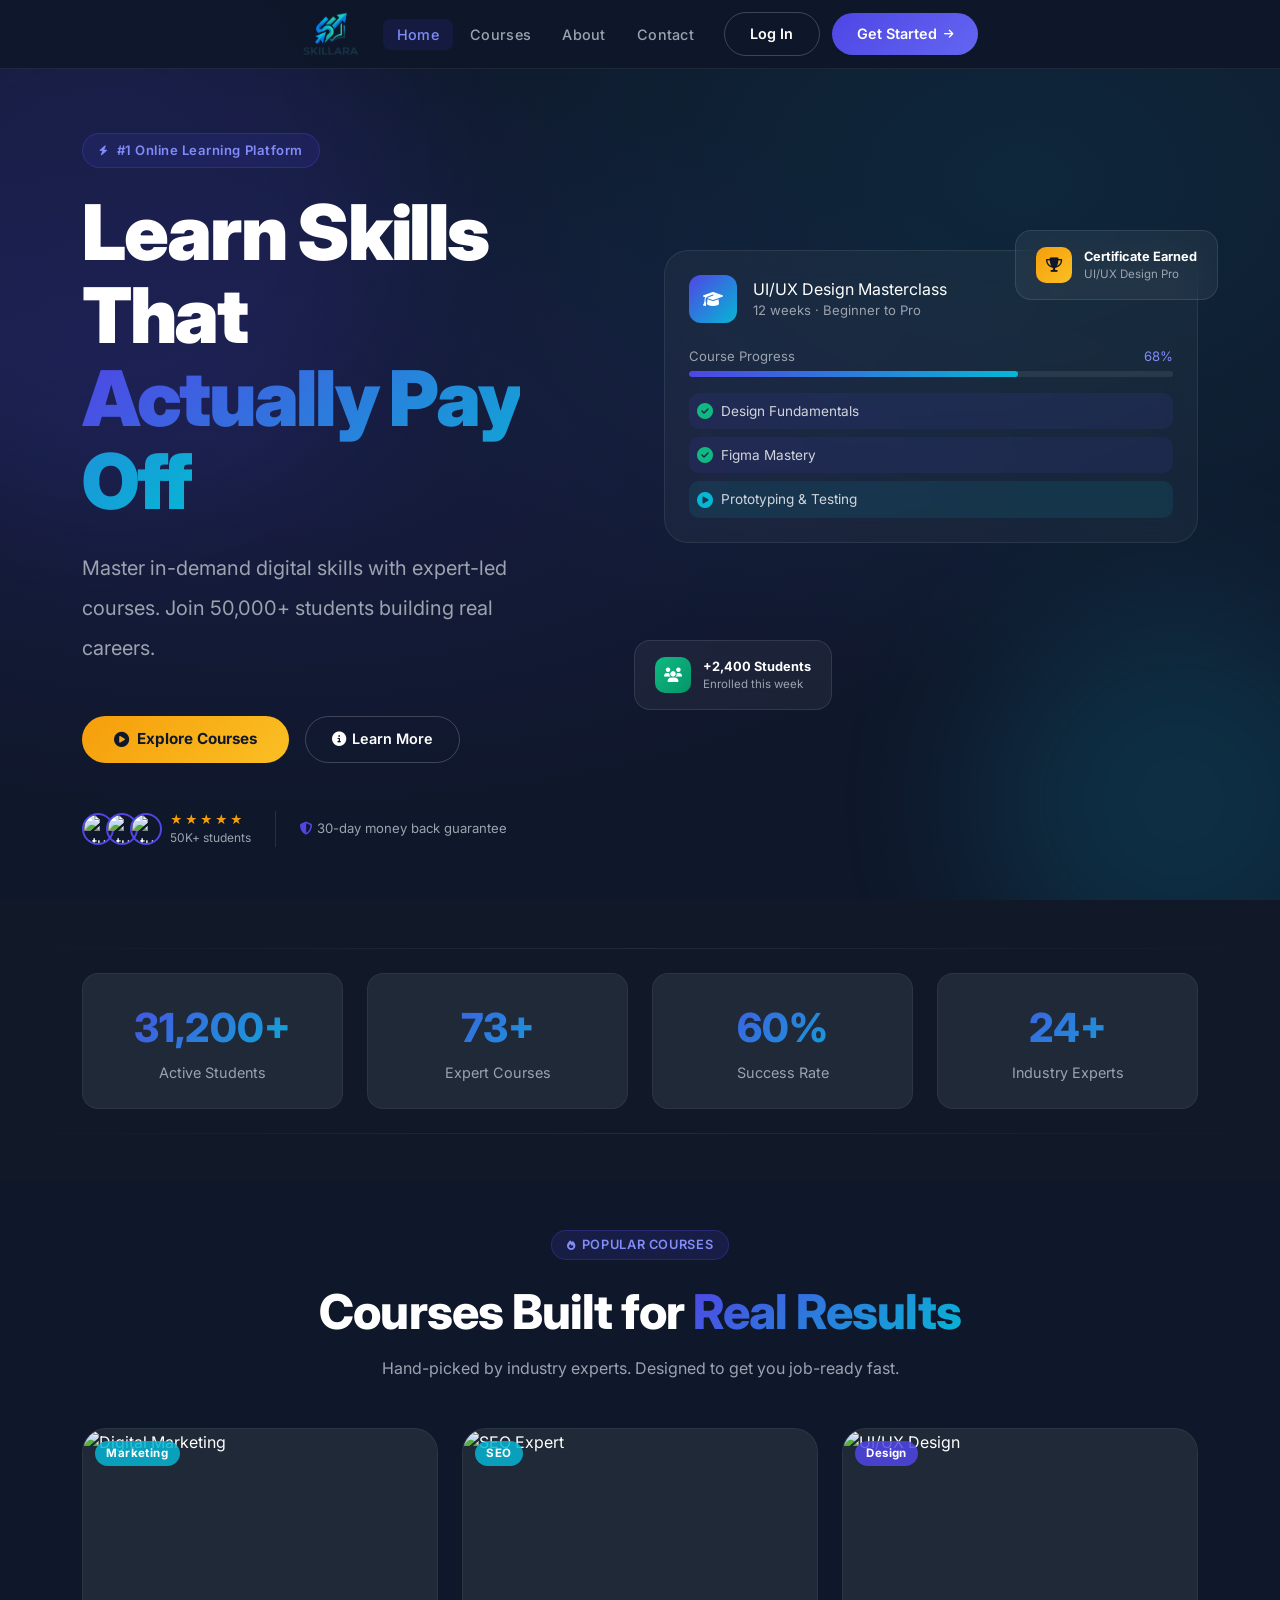
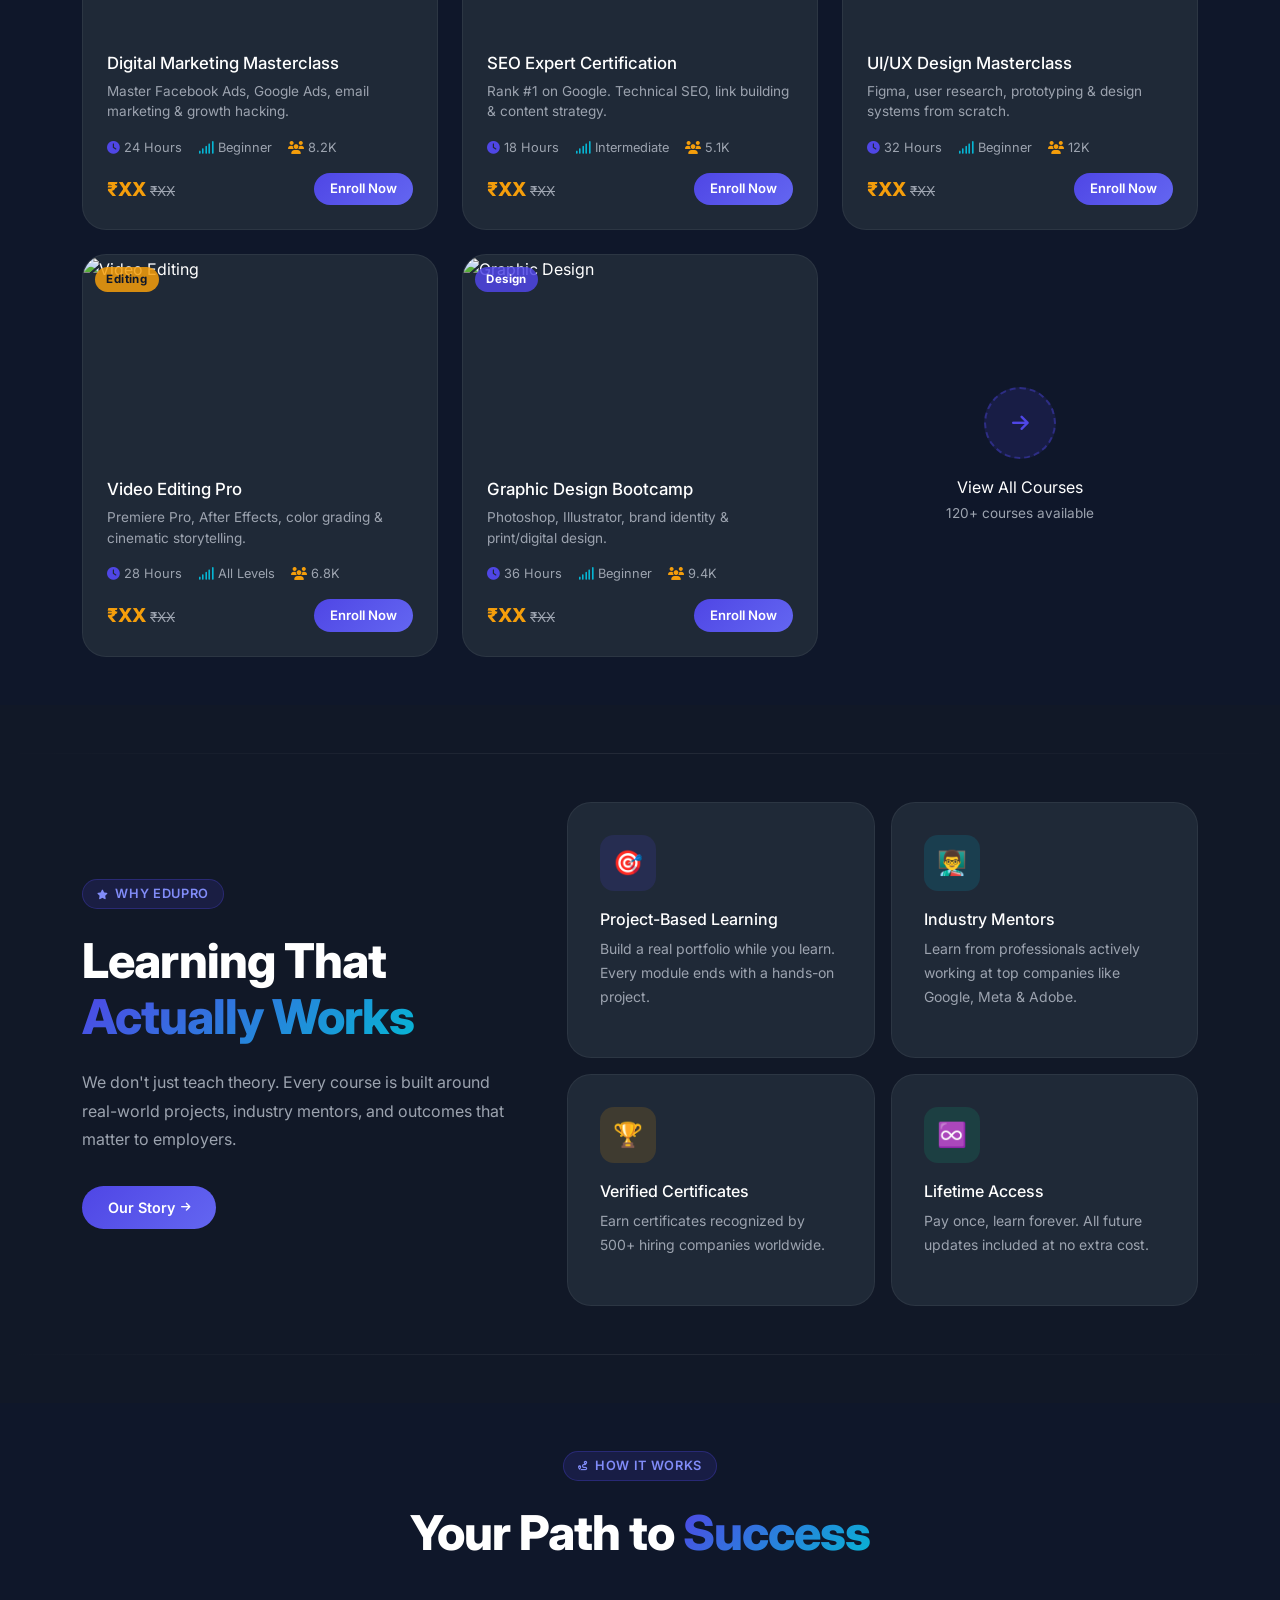
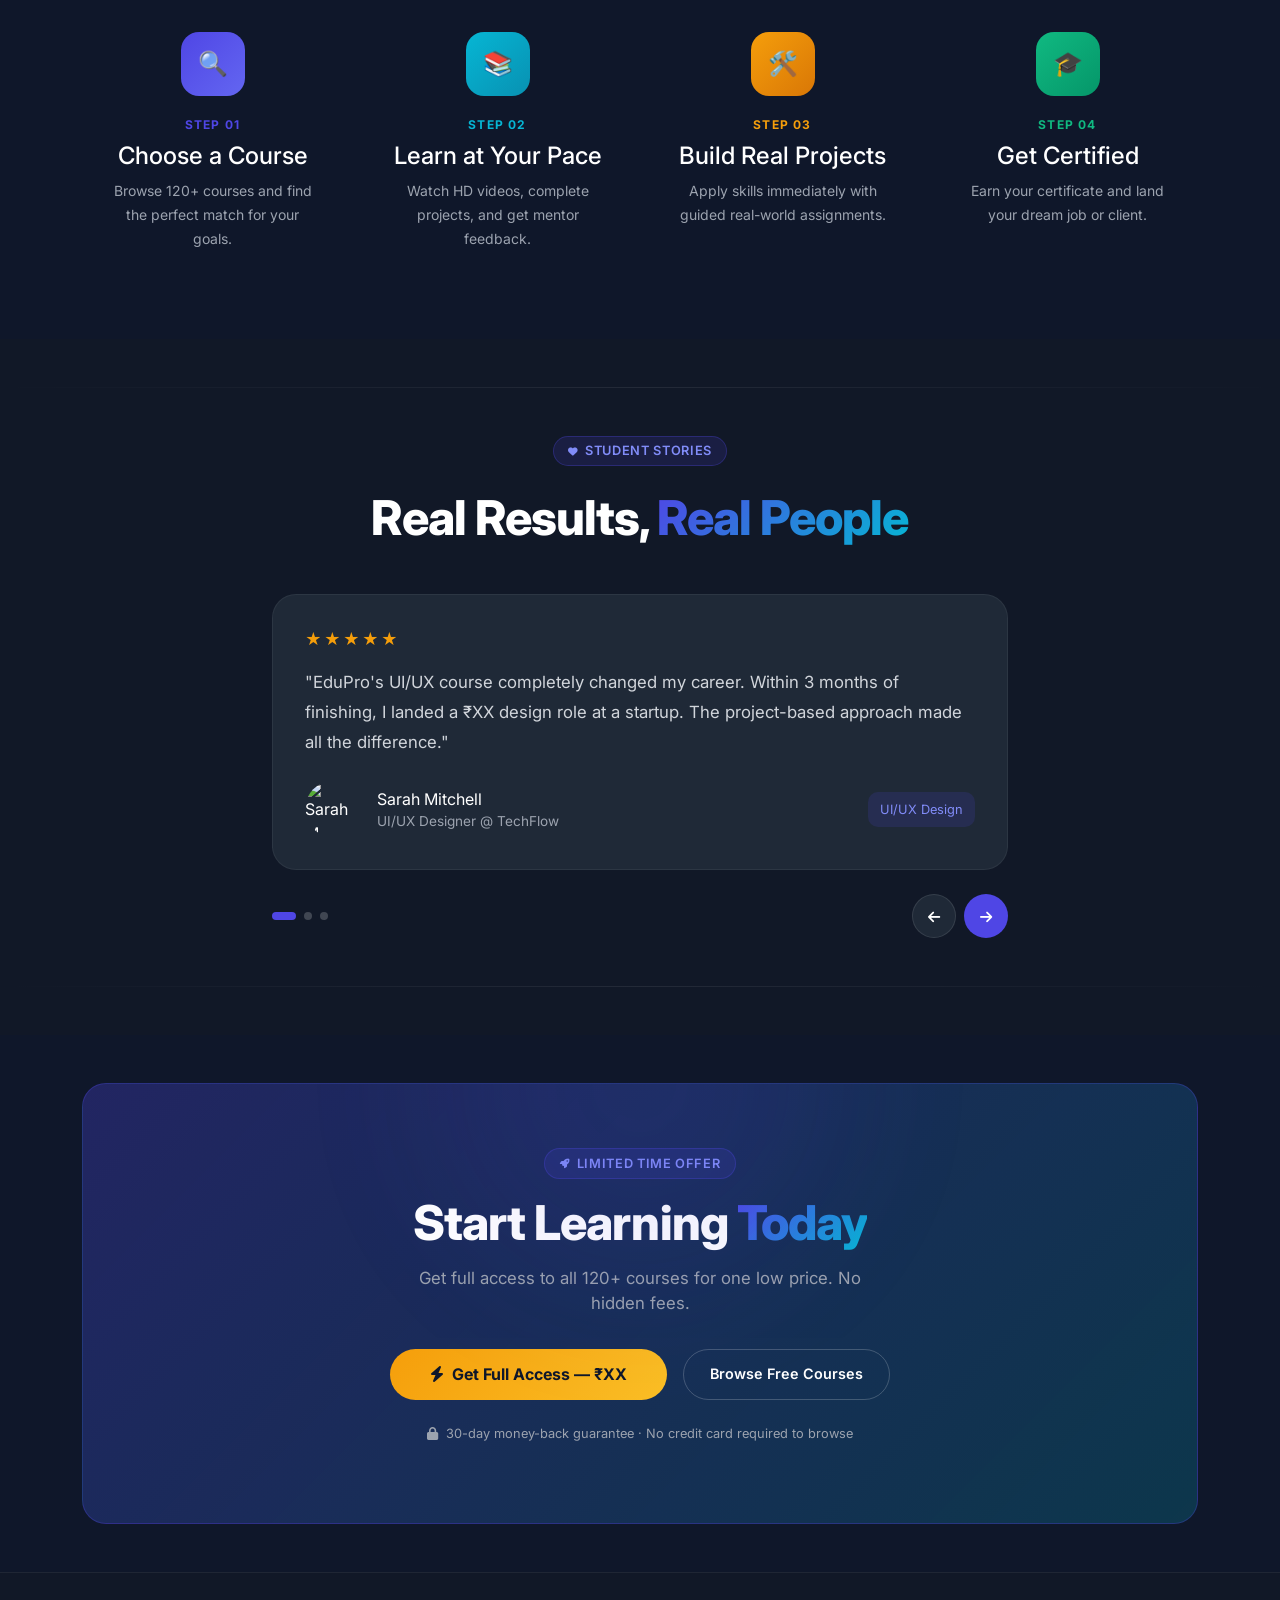
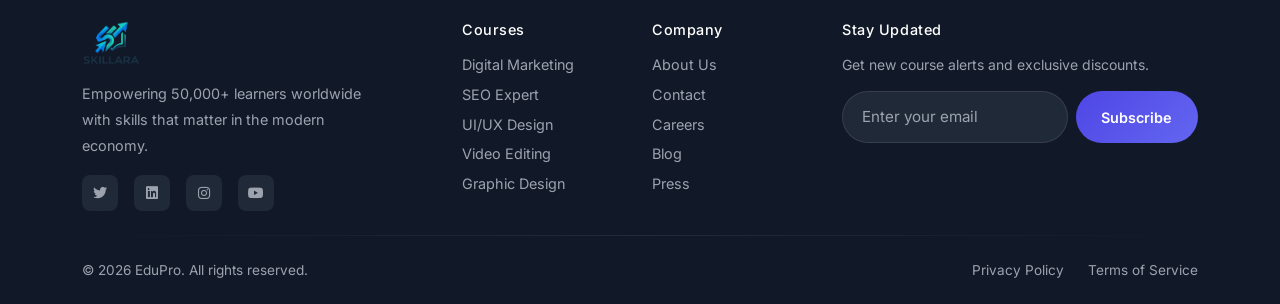
==== index.html @ 54c1c4b2 "Initial commit" ====
﻿<!DOCTYPE html>
<html lang="en">
<head>
  <meta charset="UTF-8" />
  <meta name="viewport" content="width=device-width, initial-scale=1.0" />
  <title>EduPro — Learn Without Limits</title>
  <meta name="description" content="Master in-demand skills with expert-led online courses in Digital Marketing, UI/UX, SEO, Video Editing & Graphic Design." />
  <!-- Tailwind CSS -->
  <script src="https://cdn.tailwindcss.com"></script>
  <script>
    tailwind.config = {
      theme: {
        extend: {
          colors: {
            primary: '#4F46E5', secondary: '#06B6D4', accent: '#F59E0B',
            bg: '#0F172A', surface: '#111827', surface2: '#1F2937'
          }
        }
      }
    }
  </script>
  <!-- Bootstrap 5 -->
  <link href="https://cdn.jsdelivr.net/npm/bootstrap@5.3.2/dist/css/bootstrap.min.css" rel="stylesheet" />
  <!-- AOS -->
  <link href="https://unpkg.com/aos@2.3.4/dist/aos.css" rel="stylesheet" />
  <!-- Icons -->
  <link href="https://cdnjs.cloudflare.com/ajax/libs/font-awesome/6.5.0/css/all.min.css" rel="stylesheet" />
  <!-- Google Fonts -->
  <link href="https://fonts.googleapis.com/css2?family=Inter:wght@400;500;600;700;800;900&display=swap" rel="stylesheet" />
  <!-- Custom CSS -->
  <link rel="stylesheet" href="css/style.css" />
  <style>
    /* Hero specific */
    .hero-section {
      min-height: 100vh;
      display: flex;
      align-items: center;
      position: relative;
      overflow: hidden;
      background: radial-gradient(ellipse at 20% 50%, rgba(79,70,229,0.12) 0%, transparent 60%),
                  radial-gradient(ellipse at 80% 20%, rgba(6,182,212,0.1) 0%, transparent 50%),
                  #0F172A;
    }
    .hero-badge {
      display: inline-flex; align-items: center; gap: 0.5rem;
      background: rgba(79,70,229,0.12); border: 1px solid rgba(79,70,229,0.3);
      color: #818CF8; padding: 0.4rem 1rem; border-radius: 50px;
      font-size: 0.82rem; font-weight: 600; letter-spacing: 0.04em;
      margin-bottom: 1.5rem;
    }
    .hero-title {
      font-size: clamp(2.8rem, 6vw, 5rem);
      font-weight: 900; line-height: 1.08; letter-spacing: -0.03em;
    }
    .hero-float {
      animation: float 6s ease-in-out infinite;
    }
    @keyframes float {
      0%, 100% { transform: translateY(0px); }
      50% { transform: translateY(-20px); }
    }
    .hero-card-float {
      background: rgba(255,255,255,0.05);
      backdrop-filter: blur(16px);
      border: 1px solid rgba(255,255,255,0.1);
      border-radius: 16px; padding: 1rem 1.25rem;
      display: flex; align-items: center; gap: 0.75rem;
      position: absolute; white-space: nowrap;
    }
    /* Testimonial slider */
    .testimonial-slide { display: none; }
    .testimonial-slide.active { display: block; animation: fadeIn 0.5s ease; }
    @keyframes fadeIn { from { opacity: 0; transform: translateY(10px); } to { opacity: 1; transform: translateY(0); } }
    .slider-dot {
      width: 8px; height: 8px; border-radius: 50%;
      background: rgba(255,255,255,0.2); cursor: pointer; transition: all 0.3s;
    }
    .slider-dot.active { background: var(--primary); width: 24px; border-radius: 4px; }
    /* Process steps */
    .process-step { position: relative; }
    .process-step:not(:last-child)::after {
      content: ''; position: absolute; top: 28px; left: calc(100% + 0px);
      width: 100%; height: 2px;
      background: linear-gradient(90deg, rgba(79,70,229,0.5), transparent);
    }
    /* Stars */
    .stars { color: #F59E0B; letter-spacing: 2px; }
  </style>
</head>
<body>

<!-- ===== NAVBAR ===== -->
<header class="nav" id="mainNav">
  <div class="nav-inner">
    <a class="nav-logo" href="index.html">
      <img src="image/logo.png" alt="EduPro" onerror="this.style.display='none'" />
    </a>
    <button class="nav-toggle" id="navToggle" aria-label="Toggle menu">
      <span></span><span></span><span></span>
    </button>
    <div class="nav-menu" id="navMenu">
      <ul class="nav-links">
        <li><a href="index.html" class="active">Home</a></li>
        <li><a href="courses.html">Courses</a></li>
        <li><a href="about.html">About</a></li>
        <li><a href="contact.html">Contact</a></li>
      </ul>
      <div class="nav-cta">
        <a href="courses.html" class="btn-secondary-custom">Log In</a>
        <a href="courses.html" class="btn-primary-custom">Get Started <i class="fas fa-arrow-right fa-xs"></i></a>
      </div>
    </div>
  </div>
</header>

<!-- ===== HERO ===== -->
<section class="hero-section">
  <!-- Glow blobs -->
  <div class="hero-glow" style="width:600px;height:600px;background:#4F46E5;top:-100px;left:-200px;"></div>
  <div class="hero-glow" style="width:400px;height:400px;background:#06B6D4;bottom:-100px;right:-100px;"></div>

  <div class="container position-relative" style="padding-top:5rem;">
    <div class="row align-items-center g-5">
      <div class="col-lg-6" data-aos="fade-right">
        <div class="hero-badge">
          <i class="fas fa-bolt fa-xs"></i> #1 Online Learning Platform
        </div>
        <h1 class="hero-title text-white mb-4">
          Learn Skills That<br />
          <span class="gradient-text">Actually Pay Off</span>
        </h1>
        <p class="text-gray-400 mb-5 fs-5 lh-lg" style="color:#9CA3AF;max-width:480px;">
          Master in-demand digital skills with expert-led courses. Join 50,000+ students building real careers.
        </p>
        <div class="d-flex flex-wrap gap-3 mb-5">
          <a href="courses.html" class="btn-accent">
            <i class="fas fa-play-circle"></i> Explore Courses
          </a>
          <a href="about.html" class="btn-secondary-custom">
            <i class="fas fa-info-circle"></i> Learn More
          </a>
        </div>
        <!-- Trust badges -->
        <div class="d-flex flex-wrap gap-4 align-items-center">
          <div class="d-flex align-items-center gap-2">
            <div class="d-flex">
              <img src="https://i.pravatar.cc/32?img=1" class="rounded-circle border border-2" style="border-color:#4F46E5!important;margin-right:-8px;" width="32" height="32" alt="student" />
              <img src="https://i.pravatar.cc/32?img=2" class="rounded-circle border border-2" style="border-color:#4F46E5!important;margin-right:-8px;" width="32" height="32" alt="student" />
              <img src="https://i.pravatar.cc/32?img=3" class="rounded-circle border border-2" style="border-color:#4F46E5!important;" width="32" height="32" alt="student" />
            </div>
            <div>
              <div class="stars" style="font-size:0.75rem;">★★★★★</div>
              <div style="font-size:0.75rem;color:#9CA3AF;">50K+ students</div>
            </div>
          </div>
          <div style="width:1px;height:36px;background:rgba(255,255,255,0.1);"></div>
          <div style="font-size:0.82rem;color:#9CA3AF;">
            <i class="fas fa-shield-alt" style="color:#4F46E5;"></i> 30-day money back guarantee
          </div>
        </div>
      </div>

      <div class="col-lg-6 d-none d-lg-block position-relative" data-aos="fade-left">
        <div class="hero-float" style="position:relative;height:480px;">
          <!-- Main card -->
          <div class="glass rounded-3xl p-4" style="border-radius:24px;padding:1.5rem;background:rgba(255,255,255,0.04);border:1px solid rgba(255,255,255,0.08);">
            <div class="d-flex align-items-center gap-3 mb-4">
              <div style="width:48px;height:48px;background:linear-gradient(135deg,#4F46E5,#06B6D4);border-radius:12px;display:flex;align-items:center;justify-content:center;">
                <i class="fas fa-graduation-cap text-white"></i>
              </div>
              <div>
                <div class="text-white fw-600">UI/UX Design Masterclass</div>
                <div style="color:#9CA3AF;font-size:0.82rem;">12 weeks · Beginner to Pro</div>
              </div>
            </div>
            <!-- Progress -->
            <div class="mb-3">
              <div class="d-flex justify-content-between mb-1" style="font-size:0.82rem;">
                <span style="color:#9CA3AF;">Course Progress</span>
                <span style="color:#818CF8;">68%</span>
              </div>
              <div class="skill-bar"><div class="skill-fill" style="width:68%;"></div></div>
            </div>
            <!-- Modules -->
            <div class="d-flex flex-column gap-2">
              <div class="d-flex align-items-center gap-2 p-2 rounded-lg" style="background:rgba(79,70,229,0.1);border-radius:10px;">
                <i class="fas fa-check-circle" style="color:#10B981;"></i>
                <span style="font-size:0.85rem;color:#D1D5DB;">Design Fundamentals</span>
              </div>
              <div class="d-flex align-items-center gap-2 p-2 rounded-lg" style="background:rgba(79,70,229,0.1);border-radius:10px;">
                <i class="fas fa-check-circle" style="color:#10B981;"></i>
                <span style="font-size:0.85rem;color:#D1D5DB;">Figma Mastery</span>
              </div>
              <div class="d-flex align-items-center gap-2 p-2 rounded-lg" style="background:rgba(6,182,212,0.1);border-radius:10px;">
                <i class="fas fa-play-circle" style="color:#06B6D4;"></i>
                <span style="font-size:0.85rem;color:#D1D5DB;">Prototyping & Testing</span>
              </div>
            </div>
          </div>
          <!-- Floating cards -->
          <div class="hero-card-float" style="top:-20px;right:-20px;animation:float 4s ease-in-out infinite;">
            <div style="width:36px;height:36px;background:linear-gradient(135deg,#F59E0B,#FBBF24);border-radius:10px;display:flex;align-items:center;justify-content:center;">
              <i class="fas fa-trophy" style="color:#0F172A;font-size:0.9rem;"></i>
            </div>
            <div>
              <div style="font-size:0.8rem;font-weight:700;color:#fff;">Certificate Earned</div>
              <div style="font-size:0.72rem;color:#9CA3AF;">UI/UX Design Pro</div>
            </div>
          </div>
          <div class="hero-card-float" style="bottom:20px;left:-30px;animation:float 5s ease-in-out infinite 1s;">
            <div style="width:36px;height:36px;background:linear-gradient(135deg,#10B981,#059669);border-radius:10px;display:flex;align-items:center;justify-content:center;">
              <i class="fas fa-users" style="color:#fff;font-size:0.9rem;"></i>
            </div>
            <div>
              <div style="font-size:0.8rem;font-weight:700;color:#fff;">+2,400 Students</div>
              <div style="font-size:0.72rem;color:#9CA3AF;">Enrolled this week</div>
            </div>
          </div>
        </div>
      </div>
    </div>
  </div>
</section>

<!-- ===== STATS ===== -->
<section class="py-5" style="background:var(--surface);">
  <div class="divider"></div>
  <div class="container py-4">
    <div class="row g-4 text-center">
      <div class="col-6 col-md-3" data-aos="fade-up" data-aos-delay="0">
        <div class="stat-card">
          <div class="stat-number counter" data-target="50000" data-suffix="+">0</div>
          <div style="color:#9CA3AF;font-size:0.9rem;margin-top:0.25rem;">Active Students</div>
        </div>
      </div>
      <div class="col-6 col-md-3" data-aos="fade-up" data-aos-delay="100">
        <div class="stat-card">
          <div class="stat-number counter" data-target="120" data-suffix="+">0</div>
          <div style="color:#9CA3AF;font-size:0.9rem;margin-top:0.25rem;">Expert Courses</div>
        </div>
      </div>
      <div class="col-6 col-md-3" data-aos="fade-up" data-aos-delay="200">
        <div class="stat-card">
          <div class="stat-number counter" data-target="98" data-suffix="%">0</div>
          <div style="color:#9CA3AF;font-size:0.9rem;margin-top:0.25rem;">Success Rate</div>
        </div>
      </div>
      <div class="col-6 col-md-3" data-aos="fade-up" data-aos-delay="300">
        <div class="stat-card">
          <div class="stat-number counter" data-target="40" data-suffix="+">0</div>
          <div style="color:#9CA3AF;font-size:0.9rem;margin-top:0.25rem;">Industry Experts</div>
        </div>
      </div>
    </div>
  </div>
  <div class="divider"></div>
</section>

<!-- ===== COURSES PREVIEW ===== -->
<section class="py-5 py-lg-6" style="padding-top:5rem;padding-bottom:5rem;">
  <div class="container">
    <div class="text-center mb-5" data-aos="fade-up">
      <div class="section-tag mx-auto"><i class="fas fa-fire fa-xs"></i> Popular Courses</div>
      <h2 class="section-title text-white mt-2">Courses Built for <span class="gradient-text">Real Results</span></h2>
      <p style="color:#9CA3AF;max-width:520px;margin:1rem auto 0;">Hand-picked by industry experts. Designed to get you job-ready fast.</p>
    </div>
    <div class="row g-4">
      <!-- Course Card 1 -->
      <div class="col-md-6 col-lg-4" data-aos="fade-up" data-aos-delay="0">
        <a href="course-detail.html" class="course-card">
          <div class="card-img-wrap">
            <img src="https://images.unsplash.com/photo-1460925895917-afdab827c52f?w=600&q=80" alt="Digital Marketing" />
            <span class="course-badge badge-marketing">Marketing</span>
          </div>
          <div class="p-4">
            <h3 class="text-white fw-700 mb-2" style="font-size:1.05rem;">Digital Marketing Masterclass</h3>
            <p style="color:#9CA3AF;font-size:0.85rem;margin-bottom:1rem;">Master Facebook Ads, Google Ads, email marketing & growth hacking.</p>
            <div class="d-flex gap-3 mb-3" style="font-size:0.8rem;color:#9CA3AF;">
              <span><i class="fas fa-clock me-1" style="color:#4F46E5;"></i>24 Hours</span>
              <span><i class="fas fa-signal me-1" style="color:#06B6D4;"></i>Beginner</span>
              <span><i class="fas fa-users me-1" style="color:#F59E0B;"></i>8.2K</span>
            </div>
            <div class="d-flex align-items-center justify-content-between">
              <div><span style="color:#F59E0B;font-size:1.2rem;font-weight:800;">&#8377;XX</span> <span style="color:#9CA3AF;text-decoration:line-through;font-size:0.85rem;">&#8377;XX</span></div>
              <span class="btn-primary-custom" style="padding:0.4rem 1rem;font-size:0.82rem;">Enroll Now</span>
            </div>
          </div>
        </a>
      </div>
      <!-- Course Card 2 -->
      <div class="col-md-6 col-lg-4" data-aos="fade-up" data-aos-delay="100">
        <a href="course-detail.html" class="course-card">
          <div class="card-img-wrap">
            <img src="https://images.unsplash.com/photo-1432888498266-38ffec3eaf0a?w=600&q=80" alt="SEO Expert" />
            <span class="course-badge badge-marketing">SEO</span>
          </div>
          <div class="p-4">
            <h3 class="text-white fw-700 mb-2" style="font-size:1.05rem;">SEO Expert Certification</h3>
            <p style="color:#9CA3AF;font-size:0.85rem;margin-bottom:1rem;">Rank #1 on Google. Technical SEO, link building & content strategy.</p>
            <div class="d-flex gap-3 mb-3" style="font-size:0.8rem;color:#9CA3AF;">
              <span><i class="fas fa-clock me-1" style="color:#4F46E5;"></i>18 Hours</span>
              <span><i class="fas fa-signal me-1" style="color:#06B6D4;"></i>Intermediate</span>
              <span><i class="fas fa-users me-1" style="color:#F59E0B;"></i>5.1K</span>
            </div>
            <div class="d-flex align-items-center justify-content-between">
              <div><span style="color:#F59E0B;font-size:1.2rem;font-weight:800;">&#8377;XX</span> <span style="color:#9CA3AF;text-decoration:line-through;font-size:0.85rem;">&#8377;XX</span></div>
              <span class="btn-primary-custom" style="padding:0.4rem 1rem;font-size:0.82rem;">Enroll Now</span>
            </div>
          </div>
        </a>
      </div>
      <!-- Course Card 3 -->
      <div class="col-md-6 col-lg-4" data-aos="fade-up" data-aos-delay="200">
        <a href="course-detail.html" class="course-card">
          <div class="card-img-wrap">
            <img src="https://images.unsplash.com/photo-1561070791-2526d30994b5?w=600&q=80" alt="UI/UX Design" />
            <span class="course-badge badge-design">Design</span>
          </div>
          <div class="p-4">
            <h3 class="text-white fw-700 mb-2" style="font-size:1.05rem;">UI/UX Design Masterclass</h3>
            <p style="color:#9CA3AF;font-size:0.85rem;margin-bottom:1rem;">Figma, user research, prototyping & design systems from scratch.</p>
            <div class="d-flex gap-3 mb-3" style="font-size:0.8rem;color:#9CA3AF;">
              <span><i class="fas fa-clock me-1" style="color:#4F46E5;"></i>32 Hours</span>
              <span><i class="fas fa-signal me-1" style="color:#06B6D4;"></i>Beginner</span>
              <span><i class="fas fa-users me-1" style="color:#F59E0B;"></i>12K</span>
            </div>
            <div class="d-flex align-items-center justify-content-between">
              <div><span style="color:#F59E0B;font-size:1.2rem;font-weight:800;">&#8377;XX</span> <span style="color:#9CA3AF;text-decoration:line-through;font-size:0.85rem;">&#8377;XX</span></div>
              <span class="btn-primary-custom" style="padding:0.4rem 1rem;font-size:0.82rem;">Enroll Now</span>
            </div>
          </div>
        </a>
      </div>
      <!-- Course Card 4 -->
      <div class="col-md-6 col-lg-4" data-aos="fade-up" data-aos-delay="0">
        <a href="course-detail.html" class="course-card">
          <div class="card-img-wrap">
            <img src="https://images.unsplash.com/photo-1574717024653-61fd2cf4d44d?w=600&q=80" alt="Video Editing" />
            <span class="course-badge badge-editing">Editing</span>
          </div>
          <div class="p-4">
            <h3 class="text-white fw-700 mb-2" style="font-size:1.05rem;">Video Editing Pro</h3>
            <p style="color:#9CA3AF;font-size:0.85rem;margin-bottom:1rem;">Premiere Pro, After Effects, color grading & cinematic storytelling.</p>
            <div class="d-flex gap-3 mb-3" style="font-size:0.8rem;color:#9CA3AF;">
              <span><i class="fas fa-clock me-1" style="color:#4F46E5;"></i>28 Hours</span>
              <span><i class="fas fa-signal me-1" style="color:#06B6D4;"></i>All Levels</span>
              <span><i class="fas fa-users me-1" style="color:#F59E0B;"></i>6.8K</span>
            </div>
            <div class="d-flex align-items-center justify-content-between">
              <div><span style="color:#F59E0B;font-size:1.2rem;font-weight:800;">&#8377;XX</span> <span style="color:#9CA3AF;text-decoration:line-through;font-size:0.85rem;">&#8377;XX</span></div>
              <span class="btn-primary-custom" style="padding:0.4rem 1rem;font-size:0.82rem;">Enroll Now</span>
            </div>
          </div>
        </a>
      </div>
      <!-- Course Card 5 -->
      <div class="col-md-6 col-lg-4" data-aos="fade-up" data-aos-delay="100">
        <a href="course-detail.html" class="course-card">
          <div class="card-img-wrap">
            <img src="https://images.unsplash.com/photo-1626785774573-4b799315345d?w=600&q=80" alt="Graphic Design" />
            <span class="course-badge badge-design">Design</span>
          </div>
          <div class="p-4">
            <h3 class="text-white fw-700 mb-2" style="font-size:1.05rem;">Graphic Design Bootcamp</h3>
            <p style="color:#9CA3AF;font-size:0.85rem;margin-bottom:1rem;">Photoshop, Illustrator, brand identity & print/digital design.</p>
            <div class="d-flex gap-3 mb-3" style="font-size:0.8rem;color:#9CA3AF;">
              <span><i class="fas fa-clock me-1" style="color:#4F46E5;"></i>36 Hours</span>
              <span><i class="fas fa-signal me-1" style="color:#06B6D4;"></i>Beginner</span>
              <span><i class="fas fa-users me-1" style="color:#F59E0B;"></i>9.4K</span>
            </div>
            <div class="d-flex align-items-center justify-content-between">
              <div><span style="color:#F59E0B;font-size:1.2rem;font-weight:800;">&#8377;XX</span> <span style="color:#9CA3AF;text-decoration:line-through;font-size:0.85rem;">&#8377;XX</span></div>
              <span class="btn-primary-custom" style="padding:0.4rem 1rem;font-size:0.82rem;">Enroll Now</span>
            </div>
          </div>
        </a>
      </div>
      <!-- View All -->
      <div class="col-md-6 col-lg-4 d-flex align-items-center justify-content-center" data-aos="fade-up" data-aos-delay="200">
        <a href="courses.html" class="text-center p-4" style="text-decoration:none;">
          <div style="width:72px;height:72px;background:rgba(79,70,229,0.15);border:2px dashed rgba(79,70,229,0.4);border-radius:50%;display:flex;align-items:center;justify-content:center;margin:0 auto 1rem;">
            <i class="fas fa-arrow-right" style="color:#4F46E5;font-size:1.2rem;"></i>
          </div>
          <div class="text-white fw-600 mb-1">View All Courses</div>
          <div style="color:#9CA3AF;font-size:0.85rem;">120+ courses available</div>
        </a>
      </div>
    </div>
  </div>
</section>

<!-- ===== WHY CHOOSE US ===== -->
<section class="py-5 py-lg-6" style="background:var(--surface);padding-top:5rem;padding-bottom:5rem;">
  <div class="divider"></div>
  <div class="container py-5">
    <div class="row align-items-center g-5">
      <div class="col-lg-5" data-aos="fade-right">
        <div class="section-tag"><i class="fas fa-star fa-xs"></i> Why EduPro</div>
        <h2 class="section-title text-white mt-2 mb-4">Learning That <span class="gradient-text">Actually Works</span></h2>
        <p style="color:#9CA3AF;line-height:1.8;margin-bottom:2rem;">We don't just teach theory. Every course is built around real-world projects, industry mentors, and outcomes that matter to employers.</p>
        <a href="about.html" class="btn-primary-custom">Our Story <i class="fas fa-arrow-right fa-xs"></i></a>
      </div>
      <div class="col-lg-7">
        <div class="row g-3">
          <div class="col-sm-6" data-aos="fade-up" data-aos-delay="0">
            <div class="feature-card">
              <div class="feature-icon" style="background:rgba(79,70,229,0.15);">🎯</div>
              <h4 class="text-white fw-700 mb-2" style="font-size:1rem;">Project-Based Learning</h4>
              <p style="color:#9CA3AF;font-size:0.875rem;line-height:1.7;">Build a real portfolio while you learn. Every module ends with a hands-on project.</p>
            </div>
          </div>
          <div class="col-sm-6" data-aos="fade-up" data-aos-delay="100">
            <div class="feature-card">
              <div class="feature-icon" style="background:rgba(6,182,212,0.15);">👨‍🏫</div>
              <h4 class="text-white fw-700 mb-2" style="font-size:1rem;">Industry Mentors</h4>
              <p style="color:#9CA3AF;font-size:0.875rem;line-height:1.7;">Learn from professionals actively working at top companies like Google, Meta & Adobe.</p>
            </div>
          </div>
          <div class="col-sm-6" data-aos="fade-up" data-aos-delay="200">
            <div class="feature-card">
              <div class="feature-icon" style="background:rgba(245,158,11,0.15);">🏆</div>
              <h4 class="text-white fw-700 mb-2" style="font-size:1rem;">Verified Certificates</h4>
              <p style="color:#9CA3AF;font-size:0.875rem;line-height:1.7;">Earn certificates recognized by 500+ hiring companies worldwide.</p>
            </div>
          </div>
          <div class="col-sm-6" data-aos="fade-up" data-aos-delay="300">
            <div class="feature-card">
              <div class="feature-icon" style="background:rgba(16,185,129,0.15);">♾️</div>
              <h4 class="text-white fw-700 mb-2" style="font-size:1rem;">Lifetime Access</h4>
              <p style="color:#9CA3AF;font-size:0.875rem;line-height:1.7;">Pay once, learn forever. All future updates included at no extra cost.</p>
            </div>
          </div>
        </div>
      </div>
    </div>
  </div>
  <div class="divider"></div>
</section>

<!-- ===== LEARNING PROCESS ===== -->
<section class="py-5 py-lg-6" style="padding-top:5rem;padding-bottom:5rem;">
  <div class="container">
    <div class="text-center mb-5" data-aos="fade-up">
      <div class="section-tag mx-auto"><i class="fas fa-route fa-xs"></i> How It Works</div>
      <h2 class="section-title text-white mt-2">Your Path to <span class="gradient-text">Success</span></h2>
    </div>
    <div class="row g-4 justify-content-center">
      <div class="col-sm-6 col-lg-3" data-aos="fade-up" data-aos-delay="0">
        <div class="text-center p-4">
          <div style="width:64px;height:64px;background:linear-gradient(135deg,#4F46E5,#6366F1);border-radius:18px;display:flex;align-items:center;justify-content:center;margin:0 auto 1.25rem;font-size:1.5rem;">🔍</div>
          <div style="color:#4F46E5;font-size:0.75rem;font-weight:700;letter-spacing:0.1em;text-transform:uppercase;margin-bottom:0.5rem;">Step 01</div>
          <h4 class="text-white fw-700 mb-2">Choose a Course</h4>
          <p style="color:#9CA3AF;font-size:0.875rem;line-height:1.7;">Browse 120+ courses and find the perfect match for your goals.</p>
        </div>
      </div>
      <div class="col-sm-6 col-lg-3" data-aos="fade-up" data-aos-delay="100">
        <div class="text-center p-4">
          <div style="width:64px;height:64px;background:linear-gradient(135deg,#06B6D4,#0891B2);border-radius:18px;display:flex;align-items:center;justify-content:center;margin:0 auto 1.25rem;font-size:1.5rem;">📚</div>
          <div style="color:#06B6D4;font-size:0.75rem;font-weight:700;letter-spacing:0.1em;text-transform:uppercase;margin-bottom:0.5rem;">Step 02</div>
          <h4 class="text-white fw-700 mb-2">Learn at Your Pace</h4>
          <p style="color:#9CA3AF;font-size:0.875rem;line-height:1.7;">Watch HD videos, complete projects, and get mentor feedback.</p>
        </div>
      </div>
      <div class="col-sm-6 col-lg-3" data-aos="fade-up" data-aos-delay="200">
        <div class="text-center p-4">
          <div style="width:64px;height:64px;background:linear-gradient(135deg,#F59E0B,#D97706);border-radius:18px;display:flex;align-items:center;justify-content:center;margin:0 auto 1.25rem;font-size:1.5rem;">🛠️</div>
          <div style="color:#F59E0B;font-size:0.75rem;font-weight:700;letter-spacing:0.1em;text-transform:uppercase;margin-bottom:0.5rem;">Step 03</div>
          <h4 class="text-white fw-700 mb-2">Build Real Projects</h4>
          <p style="color:#9CA3AF;font-size:0.875rem;line-height:1.7;">Apply skills immediately with guided real-world assignments.</p>
        </div>
      </div>
      <div class="col-sm-6 col-lg-3" data-aos="fade-up" data-aos-delay="300">
        <div class="text-center p-4">
          <div style="width:64px;height:64px;background:linear-gradient(135deg,#10B981,#059669);border-radius:18px;display:flex;align-items:center;justify-content:center;margin:0 auto 1.25rem;font-size:1.5rem;">🎓</div>
          <div style="color:#10B981;font-size:0.75rem;font-weight:700;letter-spacing:0.1em;text-transform:uppercase;margin-bottom:0.5rem;">Step 04</div>
          <h4 class="text-white fw-700 mb-2">Get Certified</h4>
          <p style="color:#9CA3AF;font-size:0.875rem;line-height:1.7;">Earn your certificate and land your dream job or client.</p>
        </div>
      </div>
    </div>
  </div>
</section>

<!-- ===== TESTIMONIALS ===== -->
<section class="py-5 py-lg-6" style="background:var(--surface);padding-top:5rem;padding-bottom:5rem;">
  <div class="divider"></div>
  <div class="container py-5">
    <div class="text-center mb-5" data-aos="fade-up">
      <div class="section-tag mx-auto"><i class="fas fa-heart fa-xs"></i> Student Stories</div>
      <h2 class="section-title text-white mt-2">Real Results, <span class="gradient-text">Real People</span></h2>
    </div>
    <div class="row justify-content-center" data-aos="fade-up">
      <div class="col-lg-8">
        <div style="position:relative;">
          <!-- Slide 1 -->
          <div class="testimonial-slide testimonial-card">
            <div class="stars mb-3">★★★★★</div>
            <p style="color:#D1D5DB;font-size:1.05rem;line-height:1.8;margin-bottom:1.5rem;">"EduPro's UI/UX course completely changed my career. Within 3 months of finishing, I landed a &#8377;XX design role at a startup. The project-based approach made all the difference."</p>
            <div class="d-flex align-items-center gap-3">
              <img src="https://i.pravatar.cc/56?img=5" class="rounded-circle" width="56" height="56" alt="Sarah M." />
              <div>
                <div class="text-white fw-600">Sarah Mitchell</div>
                <div style="color:#9CA3AF;font-size:0.85rem;">UI/UX Designer @ TechFlow</div>
              </div>
              <div class="ms-auto" style="background:rgba(79,70,229,0.15);border-radius:10px;padding:0.5rem 0.75rem;font-size:0.8rem;color:#818CF8;">UI/UX Design</div>
            </div>
          </div>
          <!-- Slide 2 -->
          <div class="testimonial-slide testimonial-card">
            <div class="stars mb-3">★★★★★</div>
            <p style="color:#D1D5DB;font-size:1.05rem;line-height:1.8;margin-bottom:1.5rem;">"The Digital Marketing course gave me everything I needed to grow my agency from 0 to &#8377;XX/month. The Facebook Ads module alone was worth 10x the price."</p>
            <div class="d-flex align-items-center gap-3">
              <img src="https://i.pravatar.cc/56?img=12" class="rounded-circle" width="56" height="56" alt="James K." />
              <div>
                <div class="text-white fw-600">James Kowalski</div>
                <div style="color:#9CA3AF;font-size:0.85rem;">Founder @ GrowthLab Agency</div>
              </div>
              <div class="ms-auto" style="background:rgba(6,182,212,0.15);border-radius:10px;padding:0.5rem 0.75rem;font-size:0.8rem;color:#06B6D4;">Digital Marketing</div>
            </div>
          </div>
          <!-- Slide 3 -->
          <div class="testimonial-slide testimonial-card">
            <div class="stars mb-3">★★★★★</div>
            <p style="color:#D1D5DB;font-size:1.05rem;line-height:1.8;margin-bottom:1.5rem;">"I went from zero video editing knowledge to editing full YouTube videos professionally. The Premiere Pro section is incredibly detailed. Best investment I've made."</p>
            <div class="d-flex align-items-center gap-3">
              <img src="https://i.pravatar.cc/56?img=9" class="rounded-circle" width="56" height="56" alt="Priya S." />
              <div>
                <div class="text-white fw-600">Priya Sharma</div>
                <div style="color:#9CA3AF;font-size:0.85rem;">Content Creator, 200K subscribers</div>
              </div>
              <div class="ms-auto" style="background:rgba(245,158,11,0.15);border-radius:10px;padding:0.5rem 0.75rem;font-size:0.8rem;color:#F59E0B;">Video Editing</div>
            </div>
          </div>
          <!-- Controls -->
          <div class="d-flex align-items-center justify-content-between mt-4">
            <div class="d-flex gap-2">
              <div class="slider-dot"></div>
              <div class="slider-dot"></div>
              <div class="slider-dot"></div>
            </div>
            <div class="d-flex gap-2">
              <button class="slider-prev" style="width:44px;height:44px;border-radius:50%;background:var(--surface2);border:1px solid rgba(255,255,255,0.1);color:#fff;cursor:pointer;transition:all 0.2s;" onmouseover="this.style.borderColor='#4F46E5'" onmouseout="this.style.borderColor='rgba(255,255,255,0.1)'">
                <i class="fas fa-arrow-left fa-sm"></i>
              </button>
              <button class="slider-next" style="width:44px;height:44px;border-radius:50%;background:var(--primary);border:none;color:#fff;cursor:pointer;transition:all 0.2s;">
                <i class="fas fa-arrow-right fa-sm"></i>
              </button>
            </div>
          </div>
        </div>
      </div>
    </div>
  </div>
  <div class="divider"></div>
</section>

<!-- ===== CTA BANNER ===== -->
<section class="py-5 py-lg-6" style="padding-top:5rem;padding-bottom:5rem;">
  <div class="container">
    <div data-aos="zoom-in" style="background:linear-gradient(135deg,rgba(79,70,229,0.3),rgba(6,182,212,0.2));border:1px solid rgba(79,70,229,0.3);border-radius:24px;padding:4rem 2rem;text-align:center;position:relative;overflow:hidden;">
      <div class="hero-glow" style="width:400px;height:400px;background:#4F46E5;top:-200px;left:50%;transform:translateX(-50%);opacity:0.1;"></div>
      <div class="section-tag mx-auto mb-3"><i class="fas fa-rocket fa-xs"></i> Limited Time Offer</div>
      <h2 class="section-title text-white mb-3">Start Learning <span class="gradient-text">Today</span></h2>
      <p style="color:#9CA3AF;max-width:480px;margin:0 auto 2rem;font-size:1.05rem;">Get full access to all 120+ courses for one low price. No hidden fees.</p>
      <div class="d-flex flex-wrap gap-3 justify-content-center">
        <a href="courses.html" class="btn-accent" style="font-size:1rem;padding:0.85rem 2.5rem;">
          <i class="fas fa-bolt"></i> Get Full Access — &#8377;XX
        </a>
        <a href="courses.html" class="btn-secondary-custom">Browse Free Courses</a>
      </div>
      <p style="color:#9CA3AF;font-size:0.8rem;margin-top:1.5rem;"><i class="fas fa-lock me-1"></i> 30-day money-back guarantee · No credit card required to browse</p>
    </div>
  </div>
</section>

<!-- ===== FOOTER ===== -->
<footer class="footer pt-5 pb-4">
  <div class="container">
    <div class="row g-4 pb-4">
      <div class="col-lg-4 col-md-6">
        <a href="index.html" class="footer-logo text-decoration-none">
          <img src="image/logo.png" alt="EduPro" onerror="this.style.display='none'" />
        </a>
        <p style="color:#9CA3AF;font-size:0.9rem;line-height:1.8;max-width:280px;">Empowering 50,000+ learners worldwide with skills that matter in the modern economy.</p>
        <div class="d-flex gap-3 mt-3">
          <a href="#" style="width:36px;height:36px;background:var(--surface2);border-radius:8px;display:flex;align-items:center;justify-content:center;color:#9CA3AF;text-decoration:none;transition:all 0.2s;" onmouseover="this.style.background='#4F46E5';this.style.color='#fff'" onmouseout="this.style.background='var(--surface2)';this.style.color='#9CA3AF'"><i class="fab fa-twitter fa-sm"></i></a>
          <a href="#" style="width:36px;height:36px;background:var(--surface2);border-radius:8px;display:flex;align-items:center;justify-content:center;color:#9CA3AF;text-decoration:none;transition:all 0.2s;" onmouseover="this.style.background='#4F46E5';this.style.color='#fff'" onmouseout="this.style.background='var(--surface2)';this.style.color='#9CA3AF'"><i class="fab fa-linkedin fa-sm"></i></a>
          <a href="#" style="width:36px;height:36px;background:var(--surface2);border-radius:8px;display:flex;align-items:center;justify-content:center;color:#9CA3AF;text-decoration:none;transition:all 0.2s;" onmouseover="this.style.background='#4F46E5';this.style.color='#fff'" onmouseout="this.style.background='var(--surface2)';this.style.color='#9CA3AF'"><i class="fab fa-instagram fa-sm"></i></a>
          <a href="#" style="width:36px;height:36px;background:var(--surface2);border-radius:8px;display:flex;align-items:center;justify-content:center;color:#9CA3AF;text-decoration:none;transition:all 0.2s;" onmouseover="this.style.background='#4F46E5';this.style.color='#fff'" onmouseout="this.style.background='var(--surface2)';this.style.color='#9CA3AF'"><i class="fab fa-youtube fa-sm"></i></a>
        </div>
      </div>
      <div class="col-lg-2 col-md-3 col-6">
        <h6 class="text-white fw-700 mb-3" style="font-size:0.9rem;letter-spacing:0.04em;">Courses</h6>
        <a href="courses.html" class="footer-link">Digital Marketing</a>
        <a href="courses.html" class="footer-link">SEO Expert</a>
        <a href="courses.html" class="footer-link">UI/UX Design</a>
        <a href="courses.html" class="footer-link">Video Editing</a>
        <a href="courses.html" class="footer-link">Graphic Design</a>
      </div>
      <div class="col-lg-2 col-md-3 col-6">
        <h6 class="text-white fw-700 mb-3" style="font-size:0.9rem;letter-spacing:0.04em;">Company</h6>
        <a href="about.html" class="footer-link">About Us</a>
        <a href="contact.html" class="footer-link">Contact</a>
        <a href="#" class="footer-link">Careers</a>
        <a href="#" class="footer-link">Blog</a>
        <a href="#" class="footer-link">Press</a>
      </div>
      <div class="col-lg-4 col-md-6">
        <h6 class="text-white fw-700 mb-3" style="font-size:0.9rem;letter-spacing:0.04em;">Stay Updated</h6>
        <p style="color:#9CA3AF;font-size:0.875rem;margin-bottom:1rem;">Get new course alerts and exclusive discounts.</p>
        <div class="d-flex gap-2">
          <input type="email" placeholder="Enter your email" class="form-control-custom" style="border-radius:50px;flex:1;" />
          <button class="btn-primary-custom" style="border-radius:50px;white-space:nowrap;">Subscribe</button>
        </div>
      </div>
    </div>
    <div class="divider"></div>
    <div class="d-flex flex-wrap justify-content-between align-items-center pt-4 gap-3">
      <p style="color:#9CA3AF;font-size:0.85rem;margin:0;">© 2026 EduPro. All rights reserved.</p>
      <div class="d-flex gap-4">
        <a href="#" style="color:#9CA3AF;font-size:0.85rem;text-decoration:none;" onmouseover="this.style.color='#fff'" onmouseout="this.style.color='#9CA3AF'">Privacy Policy</a>
        <a href="#" style="color:#9CA3AF;font-size:0.85rem;text-decoration:none;" onmouseover="this.style.color='#fff'" onmouseout="this.style.color='#9CA3AF'">Terms of Service</a>
      </div>
    </div>
  </div>
</footer>

<!-- Scripts -->
<script src="https://cdn.jsdelivr.net/npm/bootstrap@5.3.2/dist/js/bootstrap.bundle.min.js"></script>
<script src="https://unpkg.com/aos@2.3.4/dist/aos.js"></script>
<script>AOS.init({ once: true, offset: 80, duration: 700 });</script>
<script src="js/main.js"></script>
</body>
</html>
---- css/style.css ----
/* ===== GLOBAL STYLES ===== */
:root {
  --primary: #4F46E5;
  --secondary: #06B6D4;
  --accent: #F59E0B;
  --bg: #0F172A;
  --surface: #111827;
  --surface2: #1F2937;
  --text: #FFFFFF;
  --text-muted: #9CA3AF;
  --radius: 1rem;
  --radius-lg: 1.5rem;
}

* { margin: 0; padding: 0; box-sizing: border-box; }

html { scroll-behavior: smooth; }

body {
  background-color: var(--bg);
  color: var(--text);
  font-family: 'Inter', sans-serif;
  overflow-x: hidden;
}

/* ===== SCROLLBAR ===== */
::-webkit-scrollbar { width: 6px; }
::-webkit-scrollbar-track { background: var(--bg); }
::-webkit-scrollbar-thumb { background: var(--primary); border-radius: 3px; }

/* ===== GLASSMORPHISM ===== */
.glass {
  background: rgba(255, 255, 255, 0.05);
  backdrop-filter: blur(16px);
  -webkit-backdrop-filter: blur(16px);
  border: 1px solid rgba(255, 255, 255, 0.08);
}

/* ===== NAVBAR ===== */
/* ===== NAVBAR ===== */
.nav {
  position: fixed;
  top: 0; left: 0; right: 0;
  z-index: 1000;
  background: rgba(15, 23, 42, 0.92);
  backdrop-filter: blur(20px);
  -webkit-backdrop-filter: blur(20px);
  border-bottom: 1px solid rgba(255,255,255,0.07);
  transition: box-shadow 0.3s ease;
}

.nav.scrolled {
  box-shadow: 0 4px 30px rgba(0,0,0,0.5);
}

.nav-inner {
  max-width: 1200px;
  margin: 0 auto;
  padding: 0 1.5rem;
  height: 68px;
  display: flex;
  align-items: center;
  justify-content: space-between;
  gap: 1.5rem;
}

/* Logo */
.nav-logo {
  flex-shrink: 0;
  display: flex;
  align-items: center;
}

.nav-logo img {
  height: 44px;
  width: auto;
  display: block;
  object-fit: contain;
}

/* Desktop: nav-menu fills remaining space, flex row */
.nav-menu {
  display: flex;
  align-items: center;
  justify-content: space-between;
  flex: 1;
  gap: 1rem;
}

/* Links — centered */
.nav-links {
  display: flex;
  align-items: center;
  gap: 0.25rem;
  list-style: none;
  margin: 0 auto;
  padding: 0;
}

.nav-links a {
  color: #9CA3AF;
  font-size: 0.9rem;
  font-weight: 500;
  text-decoration: none;
  padding: 0.45rem 0.85rem;
  border-radius: 8px;
  transition: color 0.2s, background 0.2s;
  letter-spacing: 0.02em;
  white-space: nowrap;
}

.nav-links a:hover {
  color: #ffffff;
  background: rgba(79, 70, 229, 0.12);
}

.nav-links a.active {
  color: #818CF8;
  background: rgba(79, 70, 229, 0.12);
}

/* CTA buttons — right side */
.nav-cta {
  display: flex;
  align-items: center;
  gap: 0.75rem;
  flex-shrink: 0;
}

/* Hamburger — hidden on desktop */
.nav-toggle {
  display: none;
  flex-direction: column;
  gap: 5px;
  cursor: pointer;
  padding: 6px 8px;
  background: none;
  border: 1px solid rgba(255,255,255,0.15);
  border-radius: 8px;
  flex-shrink: 0;
}

.nav-toggle span {
  display: block;
  width: 22px;
  height: 2px;
  background: #fff;
  border-radius: 2px;
  transition: all 0.3s;
}

/* ===== MOBILE NAV ===== */
@media (max-width: 991px) {
  .nav-toggle {
    display: flex;
  }

  .nav-menu {
    display: none;
    position: absolute;
    top: 68px; left: 0; right: 0;
    flex-direction: column;
    align-items: flex-start;
    gap: 0;
    background: rgba(11, 17, 32, 0.98);
    backdrop-filter: blur(20px);
    border-bottom: 1px solid rgba(255,255,255,0.07);
    padding: 1rem 1.5rem 1.5rem;
  }

  .nav-menu.open {
    display: flex;
  }

  .nav-links {
    flex-direction: column;
    align-items: flex-start;
    width: 100%;
    margin: 0;
    gap: 0.15rem;
  }

  .nav-links a {
    width: 100%;
    padding: 0.7rem 1rem;
    border-radius: 10px;
  }

  .nav-cta {
    width: 100%;
    padding-top: 1rem;
    margin-top: 0.5rem;
    border-top: 1px solid rgba(255,255,255,0.07);
    gap: 0.5rem;
  }

  .nav-cta a {
    flex: 1;
    justify-content: center;
    text-align: center;
  }
}

/* ===== BUTTONS ===== */
.btn-primary-custom {
  background: linear-gradient(135deg, var(--primary), #6366F1);
  color: #fff;
  border: none;
  padding: 0.65rem 1.6rem;
  border-radius: 50px;
  font-weight: 600;
  font-size: 0.9rem;
  cursor: pointer;
  transition: all 0.3s ease;
  position: relative;
  overflow: hidden;
  display: inline-flex;
  align-items: center;
  gap: 0.4rem;
  text-decoration: none;
}

.btn-primary-custom:hover {
  transform: translateY(-2px);
  box-shadow: 0 8px 25px rgba(79, 70, 229, 0.45);
  color: #fff;
}

.btn-secondary-custom {
  background: transparent;
  color: var(--text);
  border: 1px solid rgba(255,255,255,0.2);
  padding: 0.65rem 1.6rem;
  border-radius: 50px;
  font-weight: 600;
  font-size: 0.9rem;
  cursor: pointer;
  transition: all 0.3s ease;
  display: inline-flex;
  align-items: center;
  gap: 0.4rem;
  text-decoration: none;
}

.btn-secondary-custom:hover {
  border-color: var(--primary);
  color: var(--primary);
  transform: translateY(-2px);
}

.btn-accent {
  background: linear-gradient(135deg, var(--accent), #FBBF24);
  color: #0F172A;
  border: none;
  padding: 0.75rem 2rem;
  border-radius: 50px;
  font-weight: 700;
  font-size: 0.95rem;
  cursor: pointer;
  transition: all 0.3s ease;
  display: inline-flex;
  align-items: center;
  gap: 0.5rem;
  text-decoration: none;
}

.btn-accent:hover {
  transform: translateY(-3px);
  box-shadow: 0 10px 30px rgba(245, 158, 11, 0.4);
  color: #0F172A;
}

/* Ripple effect */
.btn-primary-custom::before,
.btn-accent::before {
  content: '';
  position: absolute;
  top: 50%; left: 50%;
  width: 0; height: 0;
  background: rgba(255,255,255,0.2);
  border-radius: 50%;
  transform: translate(-50%, -50%);
  transition: width 0.5s, height 0.5s;
}

.btn-primary-custom:active::before,
.btn-accent:active::before {
  width: 200px; height: 200px;
}

/* ===== SECTION TITLES ===== */
.section-tag {
  display: inline-flex;
  align-items: center;
  gap: 0.4rem;
  background: rgba(79, 70, 229, 0.15);
  border: 1px solid rgba(79, 70, 229, 0.3);
  color: #818CF8;
  padding: 0.3rem 0.9rem;
  border-radius: 50px;
  font-size: 0.8rem;
  font-weight: 600;
  letter-spacing: 0.05em;
  text-transform: uppercase;
  margin-bottom: 1rem;
}

.section-title {
  font-size: clamp(2rem, 4vw, 3rem);
  font-weight: 800;
  line-height: 1.15;
  letter-spacing: -0.02em;
}

.gradient-text {
  background: linear-gradient(135deg, var(--primary), var(--secondary));
  -webkit-background-clip: text;
  -webkit-text-fill-color: transparent;
  background-clip: text;
}

/* ===== COURSE CARDS ===== */
.course-card {
  background: var(--surface2);
  border: 1px solid rgba(255,255,255,0.06);
  border-radius: var(--radius-lg);
  overflow: hidden;
  transition: all 0.35s ease;
  cursor: pointer;
  text-decoration: none;
  display: block;
  color: inherit;
}

.course-card:hover {
  transform: translateY(-8px);
  border-color: rgba(79, 70, 229, 0.4);
  box-shadow: 0 20px 50px rgba(0,0,0,0.4), 0 0 0 1px rgba(79,70,229,0.2);
  color: inherit;
}

.course-card .card-img-wrap {
  position: relative;
  overflow: hidden;
  height: 200px;
}

.course-card .card-img-wrap img {
  width: 100%; height: 100%;
  object-fit: cover;
  transition: transform 0.5s ease;
}

.course-card:hover .card-img-wrap img { transform: scale(1.08); }

.course-badge {
  position: absolute;
  top: 0.75rem; left: 0.75rem;
  padding: 0.25rem 0.7rem;
  border-radius: 50px;
  font-size: 0.72rem;
  font-weight: 700;
  letter-spacing: 0.04em;
}

.badge-design { background: rgba(79,70,229,0.85); color: #fff; }
.badge-marketing { background: rgba(6,182,212,0.85); color: #fff; }
.badge-editing { background: rgba(245,158,11,0.85); color: #0F172A; }

/* ===== STAT CARDS ===== */
.stat-card {
  background: var(--surface2);
  border: 1px solid rgba(255,255,255,0.06);
  border-radius: var(--radius);
  padding: 1.5rem;
  text-align: center;
  transition: all 0.3s ease;
}

.stat-card:hover {
  border-color: rgba(79,70,229,0.3);
  transform: translateY(-4px);
}

.stat-number {
  font-size: 2.5rem;
  font-weight: 800;
  background: linear-gradient(135deg, var(--primary), var(--secondary));
  -webkit-background-clip: text;
  -webkit-text-fill-color: transparent;
  background-clip: text;
}

/* ===== FEATURE CARDS ===== */
.feature-card {
  background: var(--surface2);
  border: 1px solid rgba(255,255,255,0.06);
  border-radius: var(--radius-lg);
  padding: 2rem;
  transition: all 0.35s ease;
}

.feature-card:hover {
  border-color: rgba(79,70,229,0.3);
  transform: translateY(-6px);
  box-shadow: 0 15px 40px rgba(0,0,0,0.3);
}

.feature-icon {
  width: 56px; height: 56px;
  border-radius: 14px;
  display: flex;
  align-items: center;
  justify-content: center;
  font-size: 1.5rem;
  margin-bottom: 1.2rem;
}

/* ===== TESTIMONIAL ===== */
.testimonial-card {
  background: var(--surface2);
  border: 1px solid rgba(255,255,255,0.06);
  border-radius: var(--radius-lg);
  padding: 2rem;
}

/* ===== FOOTER ===== */
.footer-logo img {
  height: 44px;
  width: auto;
  object-fit: contain;
  display: block;
  margin-bottom: 1rem;
}

.footer {
  background: var(--surface);
  border-top: 1px solid rgba(255,255,255,0.06);
}

.footer-link {
  color: var(--text-muted);
  text-decoration: none;
  font-size: 0.9rem;
  transition: color 0.2s;
  display: block;
  margin-bottom: 0.5rem;
}

.footer-link:hover { color: var(--text); }

/* ===== HERO GRADIENT ===== */
.hero-glow {
  position: absolute;
  border-radius: 50%;
  filter: blur(80px);
  opacity: 0.15;
  pointer-events: none;
}

/* ===== ACCORDION ===== */
.accordion-custom .accordion-button {
  background: var(--surface2);
  color: var(--text);
  border: none;
  font-weight: 600;
  padding: 1.1rem 1.5rem;
}

.accordion-custom .accordion-button:not(.collapsed) {
  background: rgba(79,70,229,0.15);
  color: #818CF8;
  box-shadow: none;
}

.accordion-custom .accordion-button::after {
  filter: invert(1);
}

.accordion-custom .accordion-body {
  background: var(--surface2);
  color: var(--text-muted);
  border-top: 1px solid rgba(255,255,255,0.06);
}

.accordion-custom .accordion-item {
  background: transparent;
  border: 1px solid rgba(255,255,255,0.06);
  border-radius: var(--radius) !important;
  margin-bottom: 0.75rem;
  overflow: hidden;
}

/* ===== FORM ===== */
.form-control-custom {
  background: var(--surface2);
  border: 1px solid rgba(255,255,255,0.1);
  border-radius: var(--radius);
  color: var(--text);
  padding: 0.85rem 1.2rem;
  font-size: 0.95rem;
  transition: all 0.3s ease;
  width: 100%;
}

.form-control-custom:focus {
  outline: none;
  border-color: var(--primary);
  box-shadow: 0 0 0 3px rgba(79,70,229,0.15);
  background: var(--surface2);
  color: var(--text);
}

.form-control-custom::placeholder { color: var(--text-muted); }

/* ===== AOS CUSTOM ===== */
[data-aos] { transition-duration: 0.7s !important; }

/* ===== MOBILE MENU ===== */
.navbar-toggler {
  border: 1px solid rgba(255,255,255,0.15);
  padding: 0.4rem 0.6rem;
}

.navbar-toggler-icon {
  background-image: url("data:image/svg+xml,%3csvg xmlns='http://www.w3.org/2000/svg' viewBox='0 0 30 30'%3e%3cpath stroke='rgba%28255, 255, 255, 0.8%29' stroke-linecap='round' stroke-miterlimit='10' stroke-width='2' d='M4 7h22M4 15h22M4 23h22'/%3e%3c/svg%3e");
}

/* ===== PROGRESS BAR ===== */
.skill-bar {
  background: rgba(255,255,255,0.08);
  border-radius: 50px;
  height: 6px;
  overflow: hidden;
}

.skill-fill {
  height: 100%;
  border-radius: 50px;
  background: linear-gradient(90deg, var(--primary), var(--secondary));
  transition: width 1.5s ease;
}

/* ===== PRICING CARD ===== */
.pricing-card {
  background: var(--surface2);
  border: 1px solid rgba(255,255,255,0.06);
  border-radius: var(--radius-lg);
  padding: 2.5rem;
  transition: all 0.35s ease;
}

.pricing-card.featured {
  border-color: var(--primary);
  background: linear-gradient(135deg, rgba(79,70,229,0.15), rgba(6,182,212,0.08));
  box-shadow: 0 0 40px rgba(79,70,229,0.2);
}

/* ===== FILTER TABS ===== */
.filter-tab {
  background: var(--surface2);
  border: 1px solid rgba(255,255,255,0.08);
  color: var(--text-muted);
  padding: 0.5rem 1.3rem;
  border-radius: 50px;
  font-size: 0.875rem;
  font-weight: 600;
  cursor: pointer;
  transition: all 0.25s ease;
}

.filter-tab:hover,
.filter-tab.active {
  background: var(--primary);
  border-color: var(--primary);
  color: #fff;
}

/* ===== TEAM CARD ===== */
.team-card {
  background: var(--surface2);
  border: 1px solid rgba(255,255,255,0.06);
  border-radius: var(--radius-lg);
  overflow: hidden;
  transition: all 0.35s ease;
  text-align: center;
}

.team-card:hover {
  transform: translateY(-8px);
  border-color: rgba(79,70,229,0.3);
  box-shadow: 0 20px 50px rgba(0,0,0,0.3);
}

.team-card .team-img {
  width: 100%; height: 260px;
  object-fit: cover;
}

/* ===== CONTACT ===== */
.contact-info-item {
  display: flex;
  align-items: flex-start;
  gap: 1rem;
  padding: 1.25rem;
  background: var(--surface2);
  border: 1px solid rgba(255,255,255,0.06);
  border-radius: var(--radius);
  transition: all 0.3s ease;
}

.contact-info-item:hover {
  border-color: rgba(79,70,229,0.3);
  transform: translateX(4px);
}

/* ===== DIVIDER ===== */
.divider {
  height: 1px;
  background: linear-gradient(90deg, transparent, rgba(255,255,255,0.08), transparent);
  margin: 0;
}

/* ===== RESPONSIVE ===== */
@media (max-width: 768px) {
  .section-title { font-size: 1.8rem; }
  .stat-number { font-size: 2rem; }
  .hero-glow { opacity: 0.08; }
}
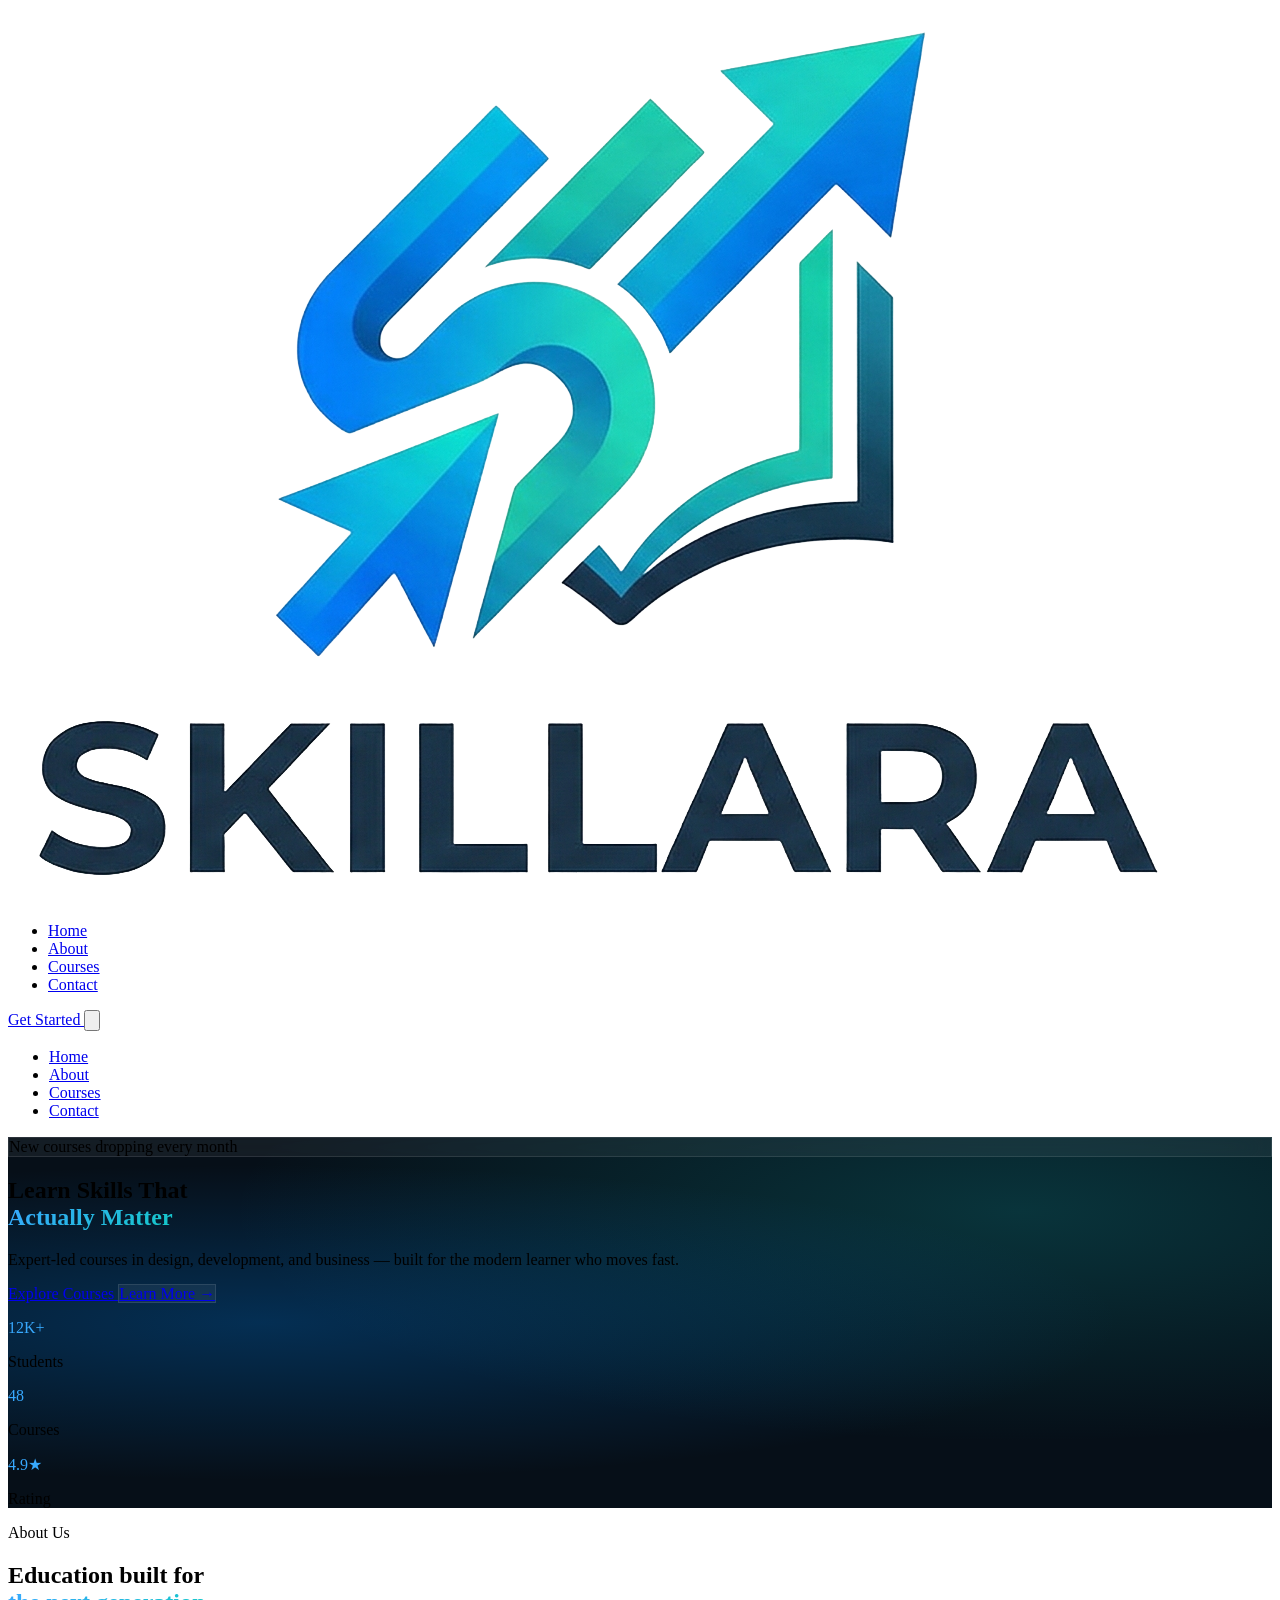
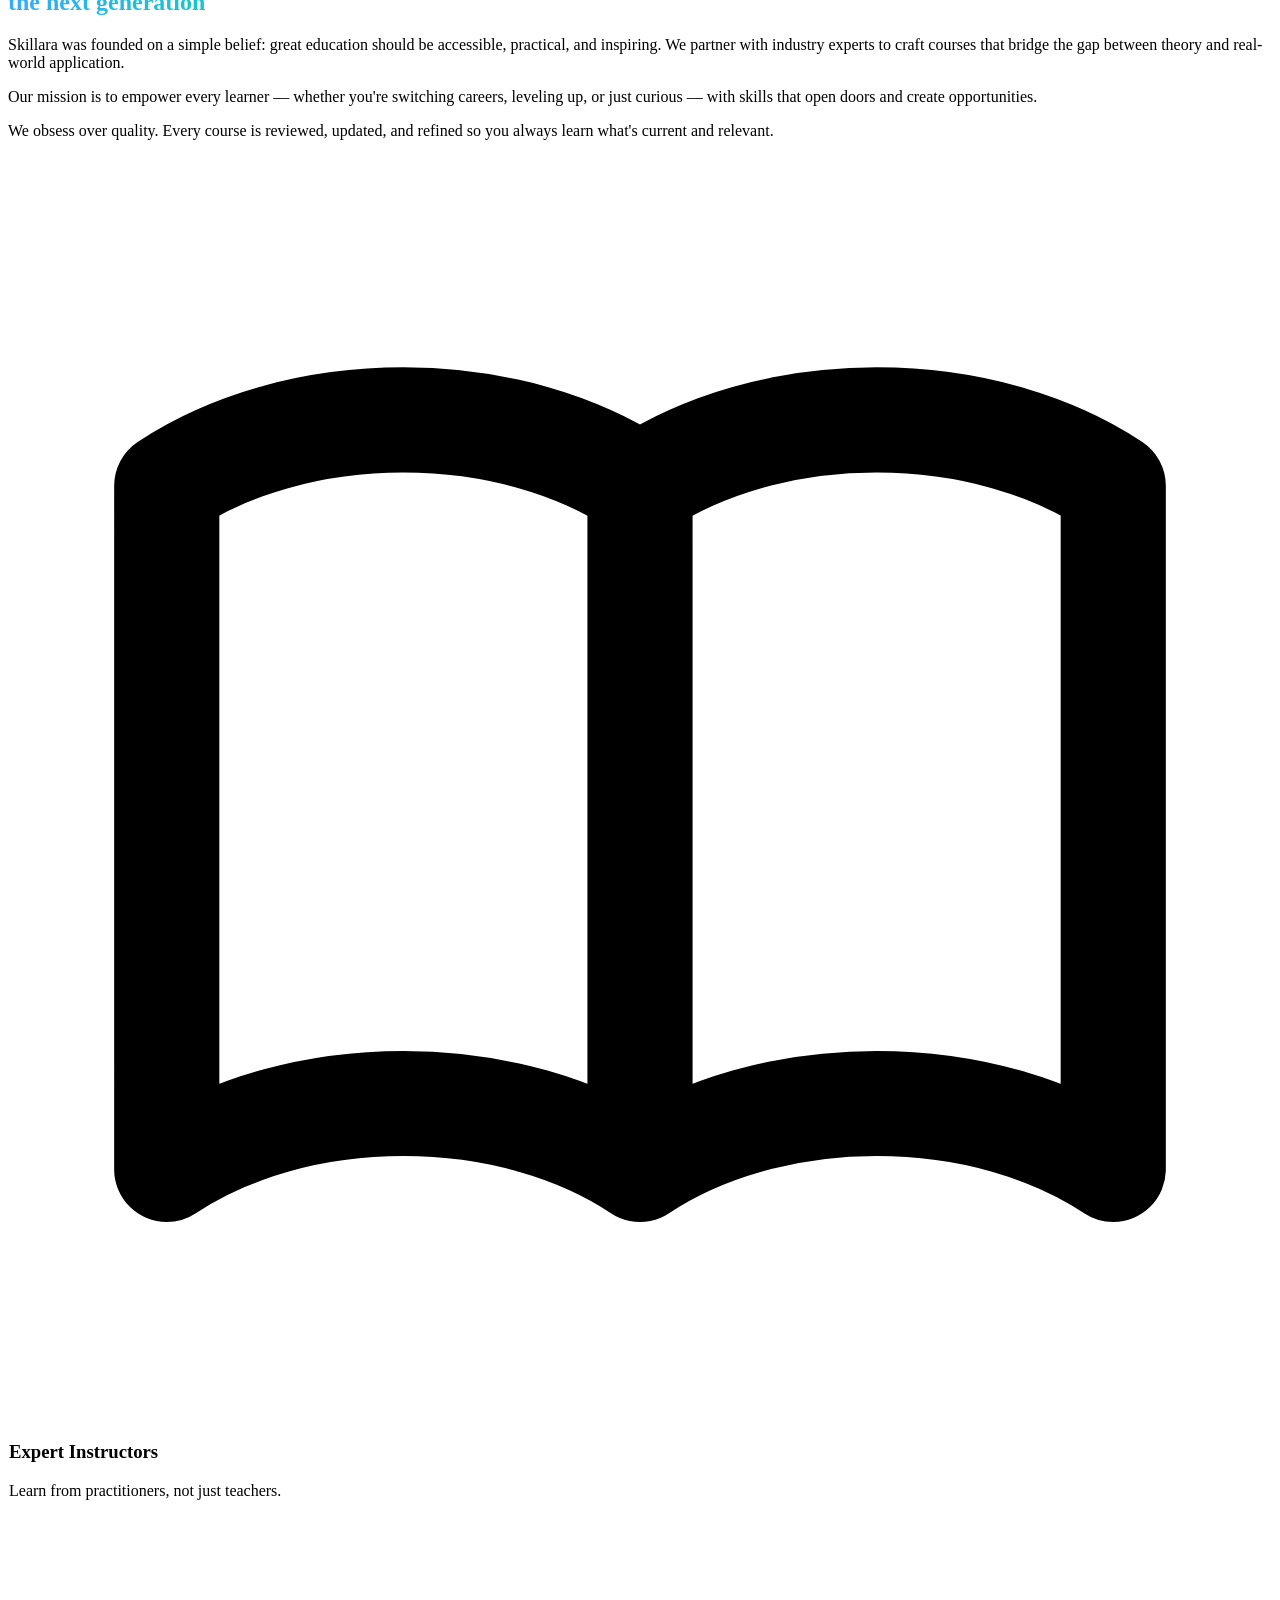
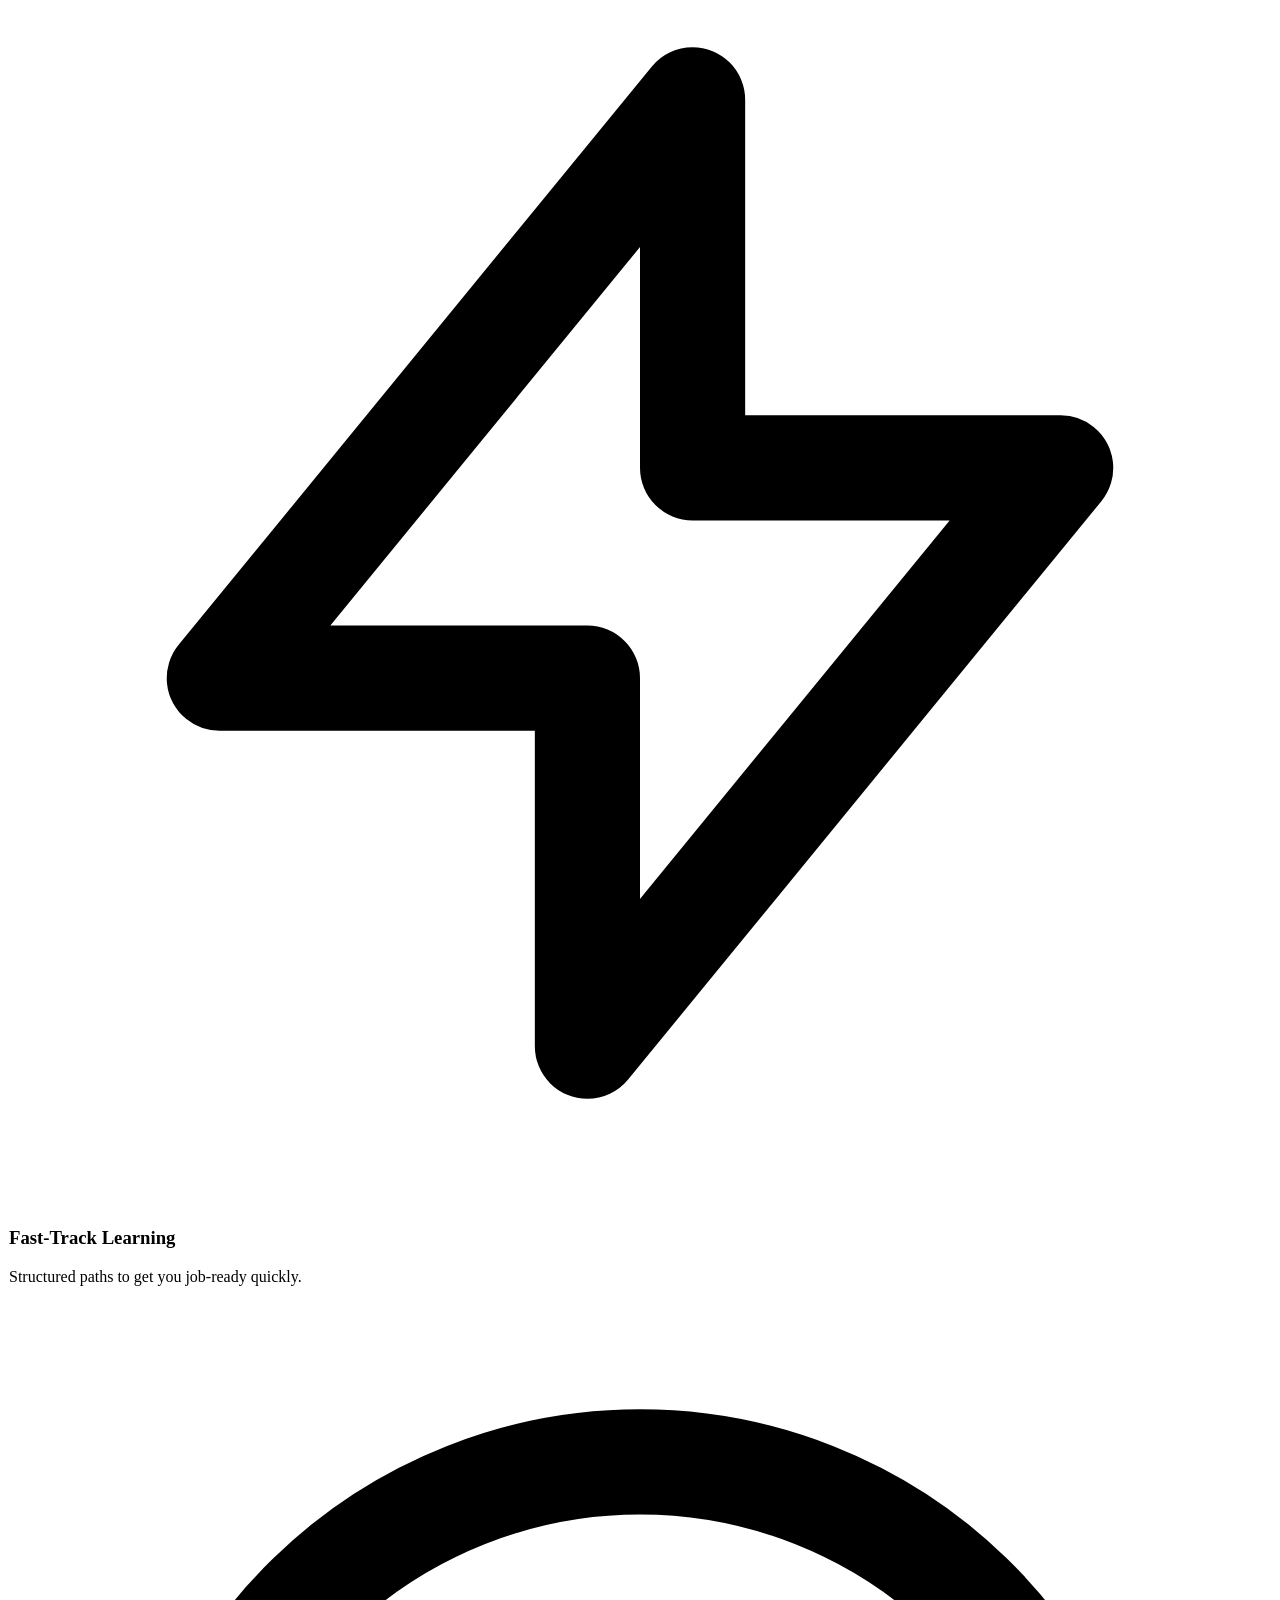
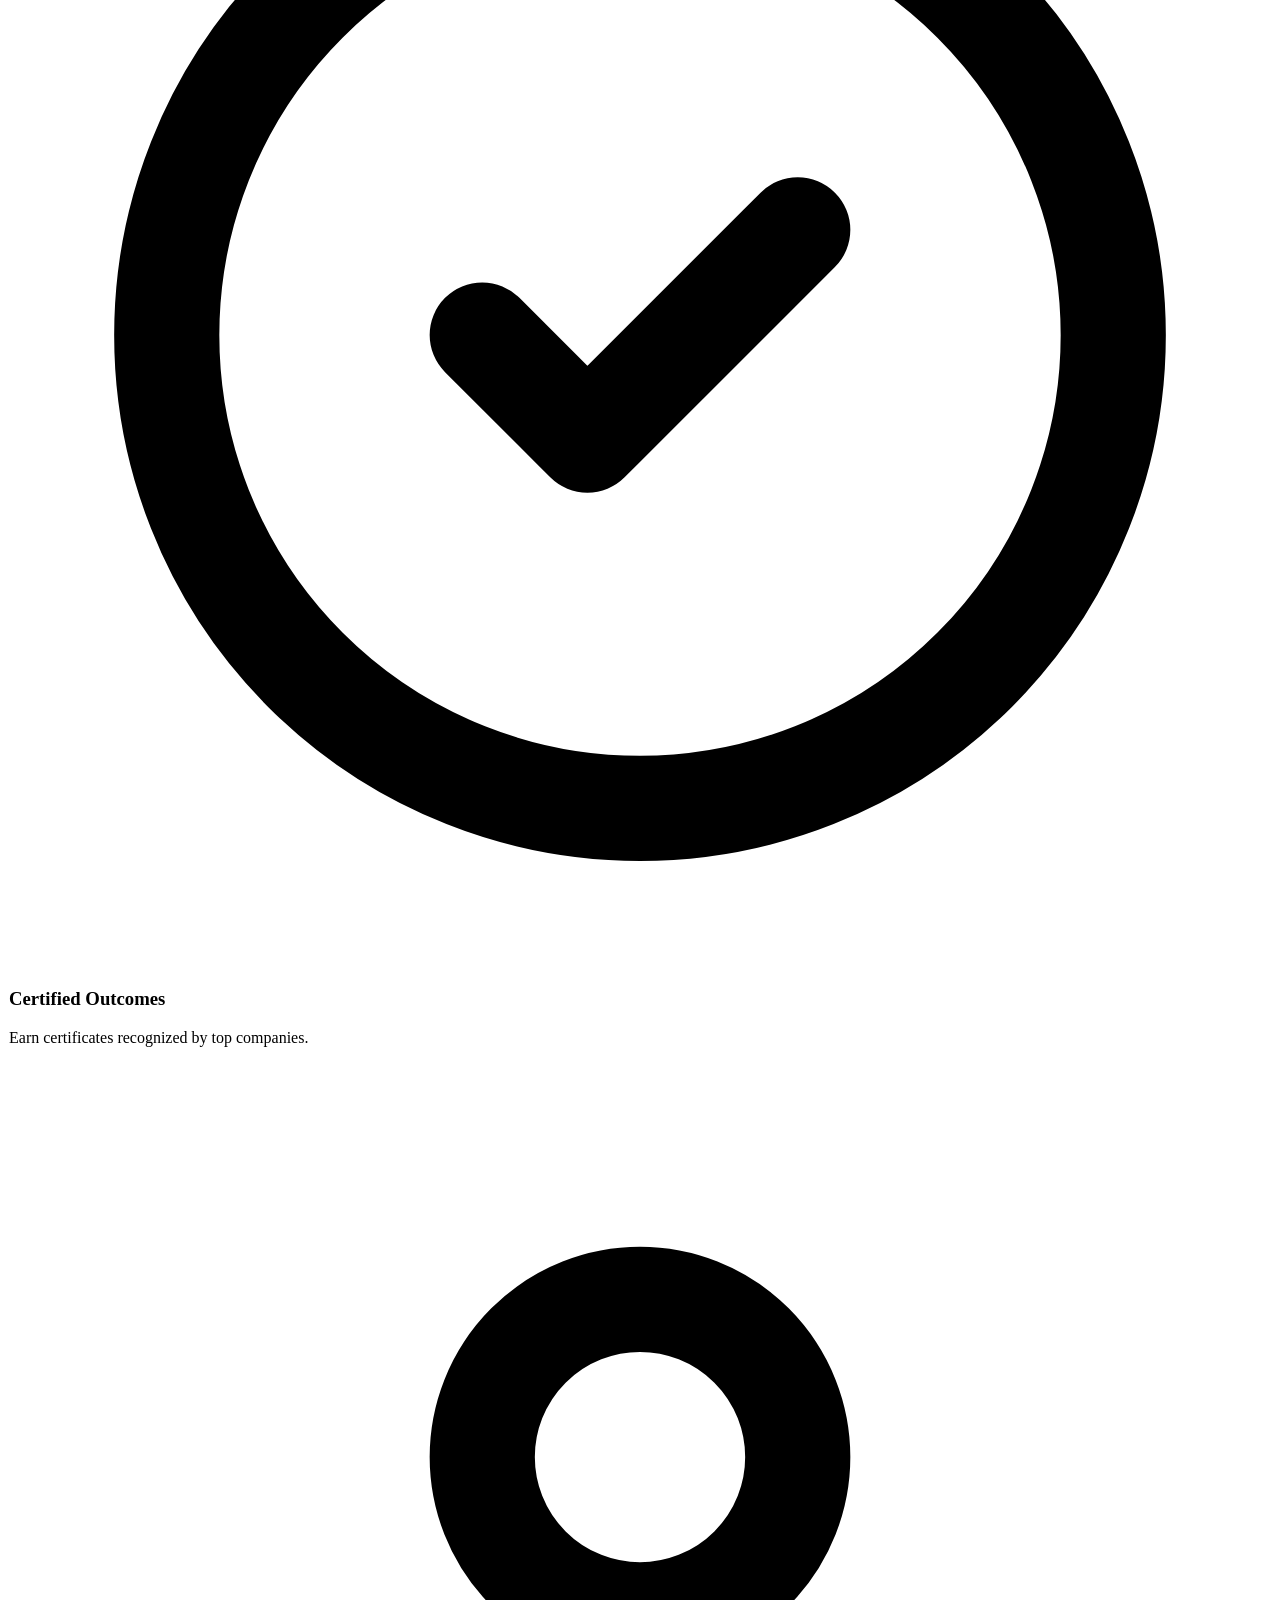
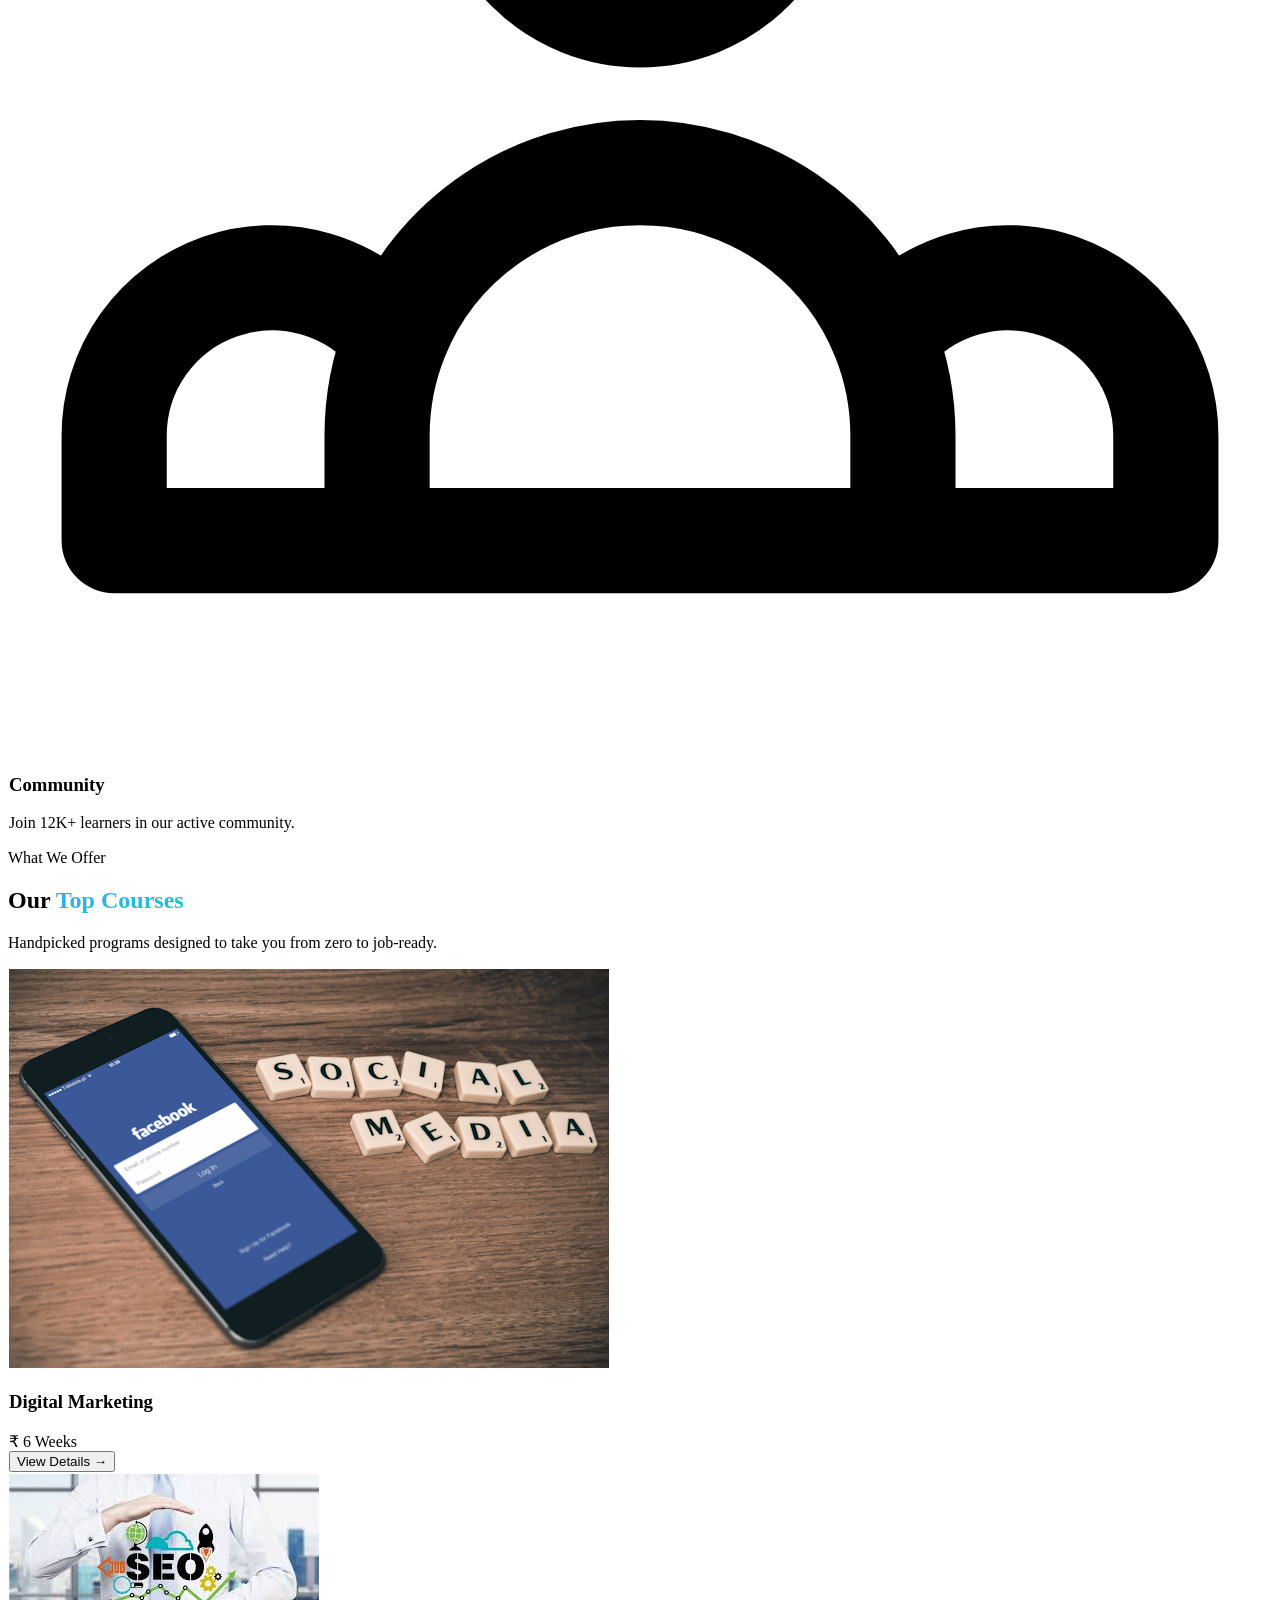
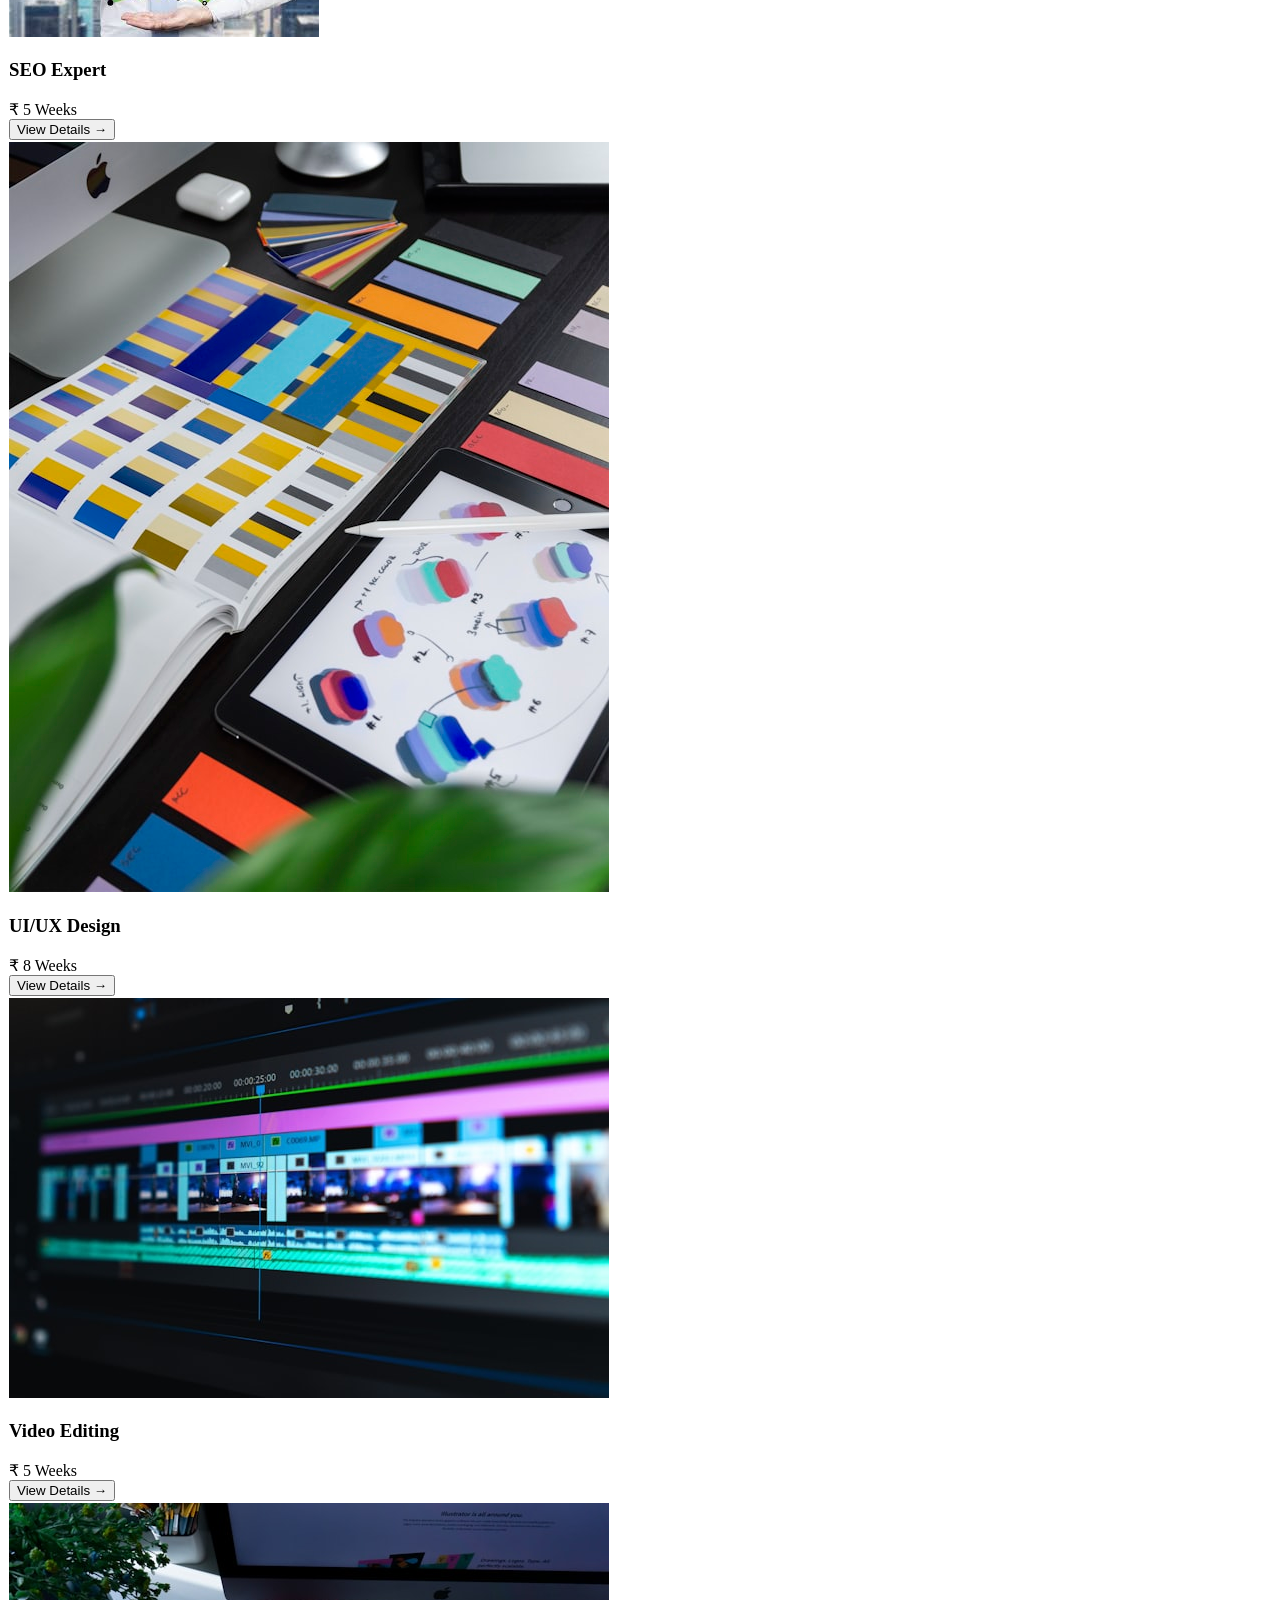
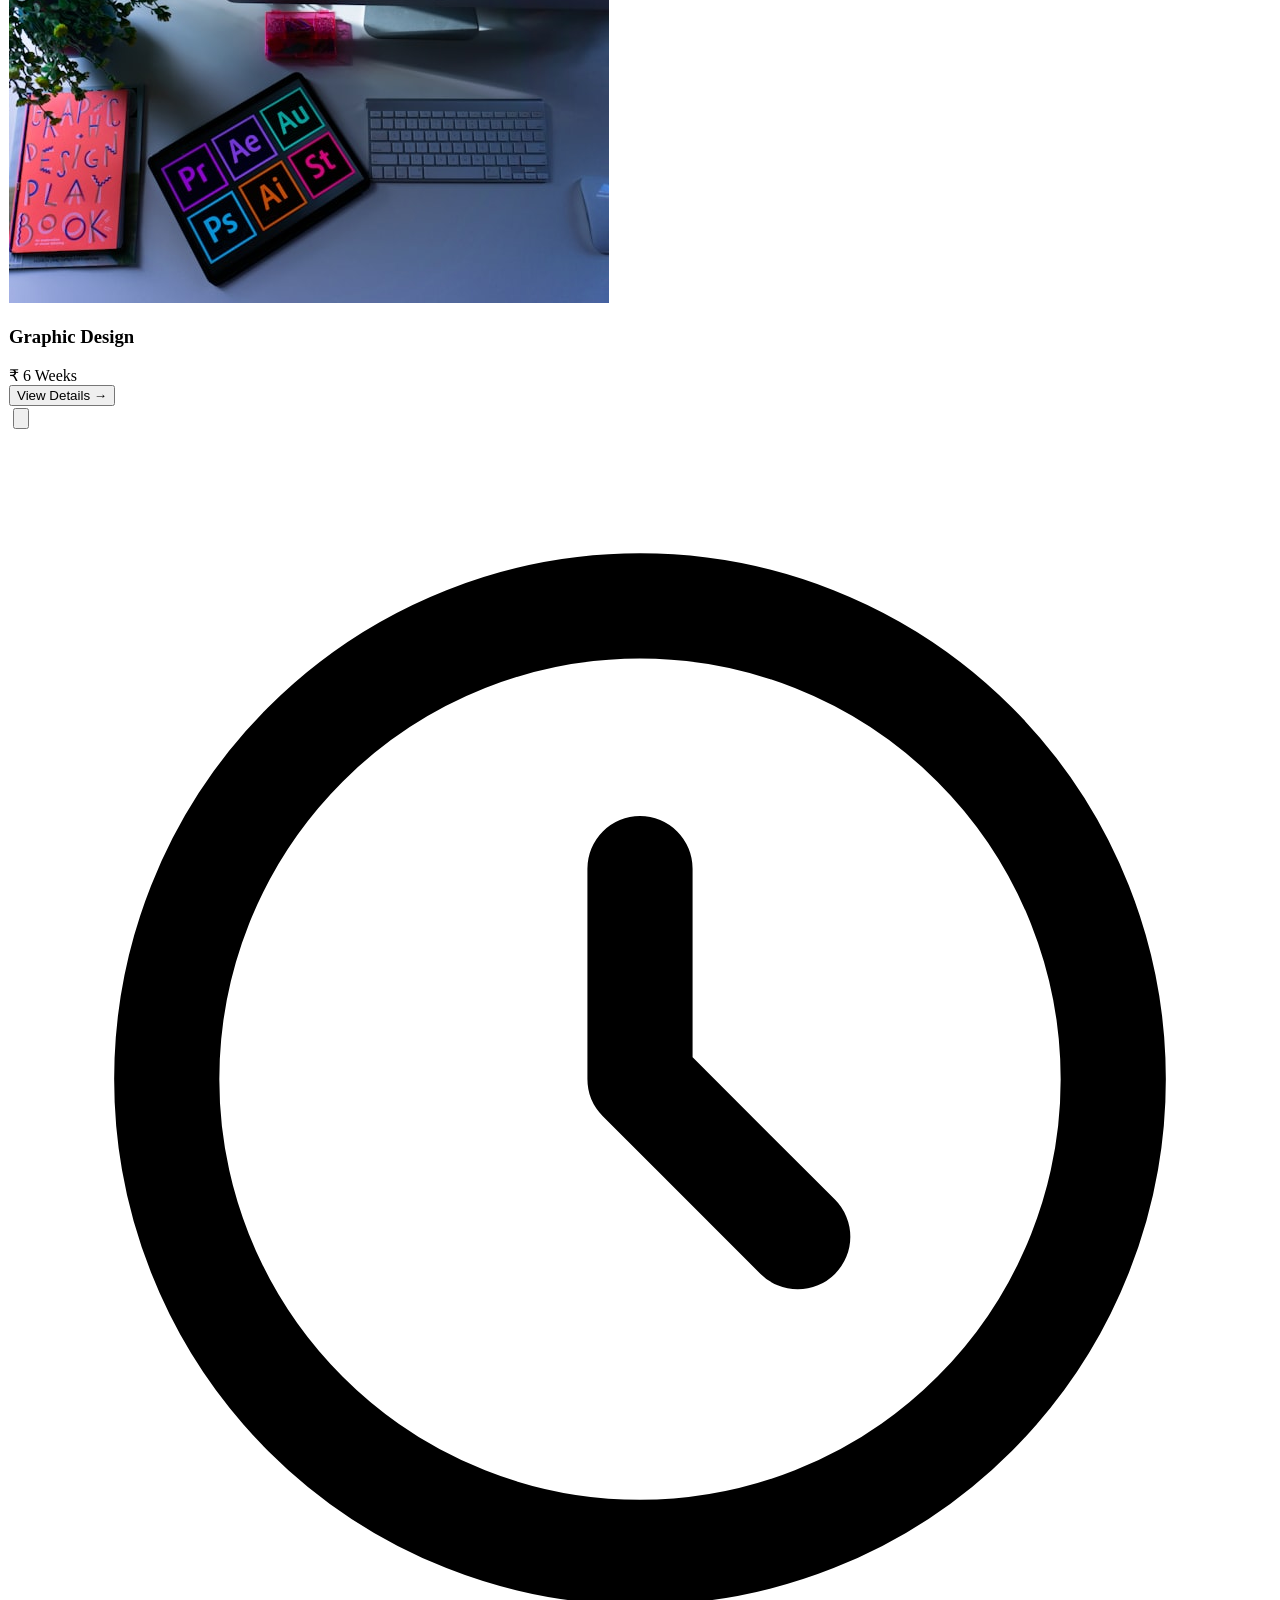
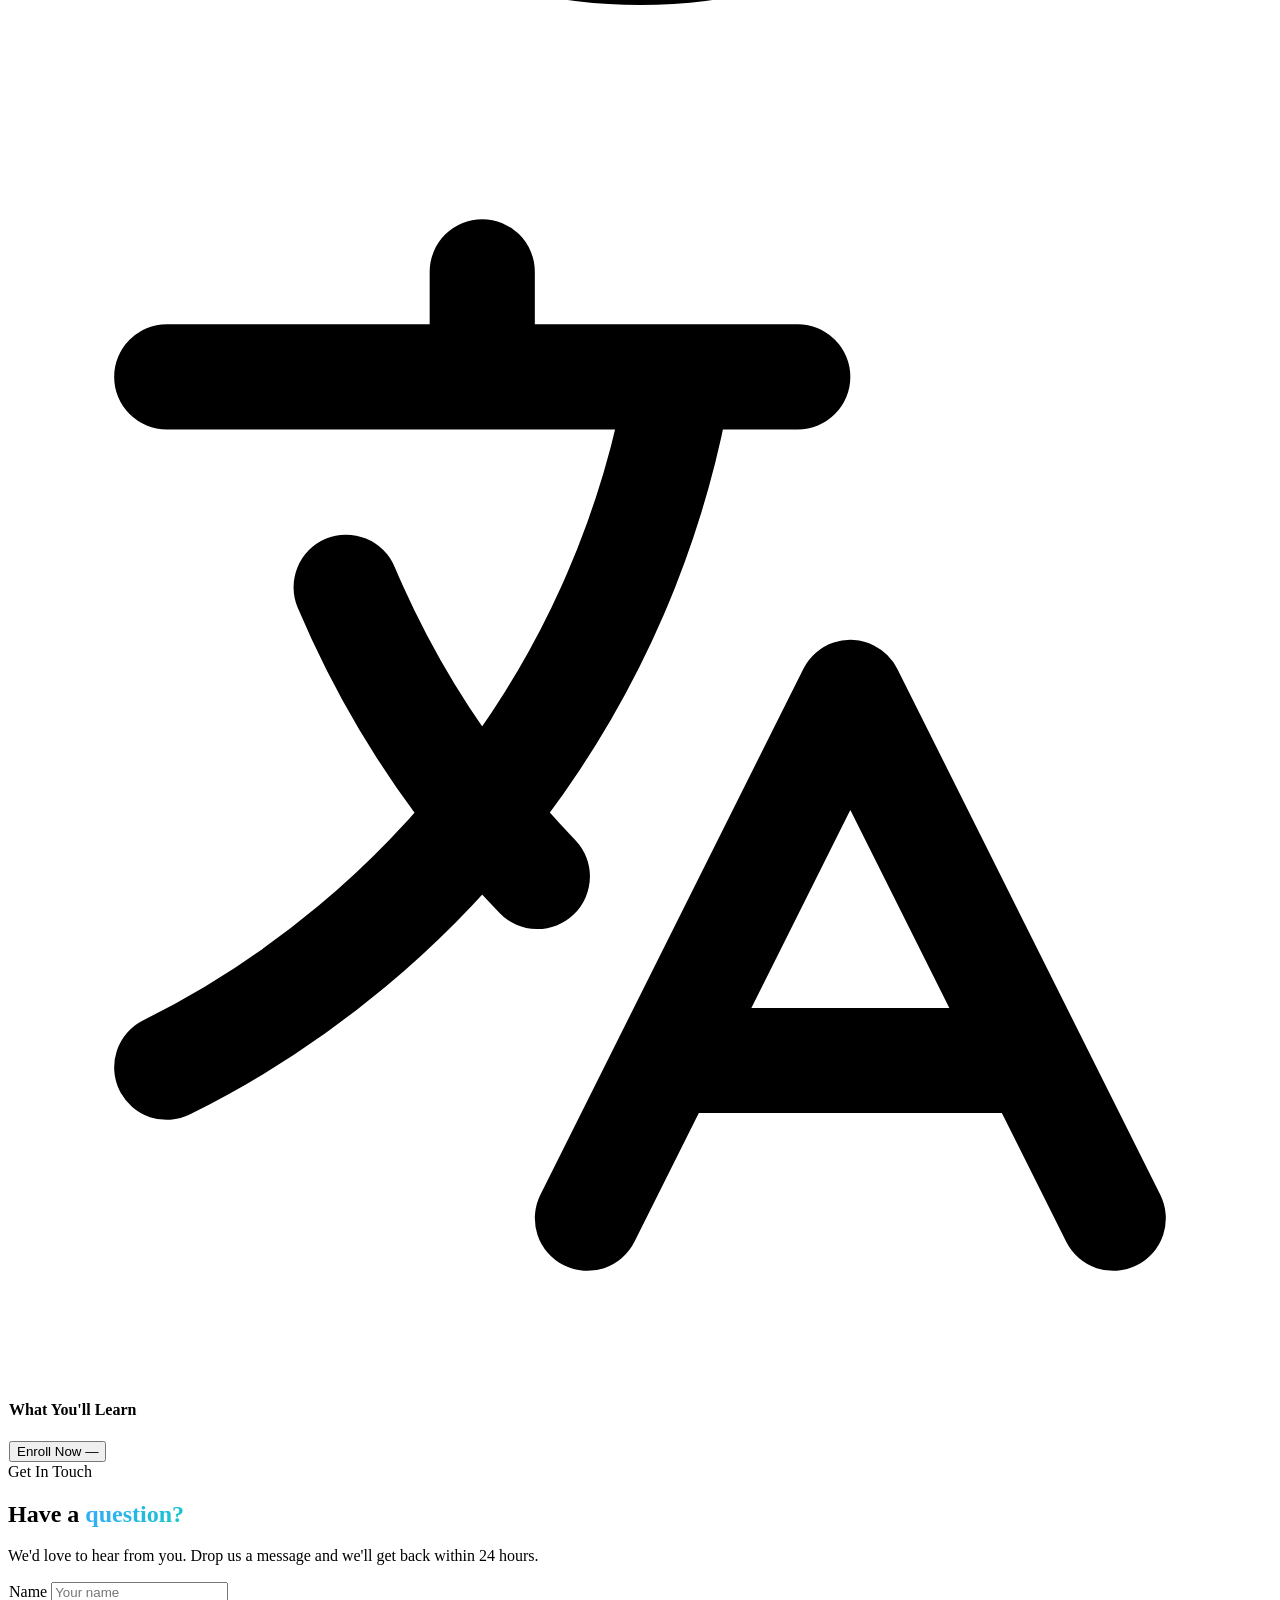
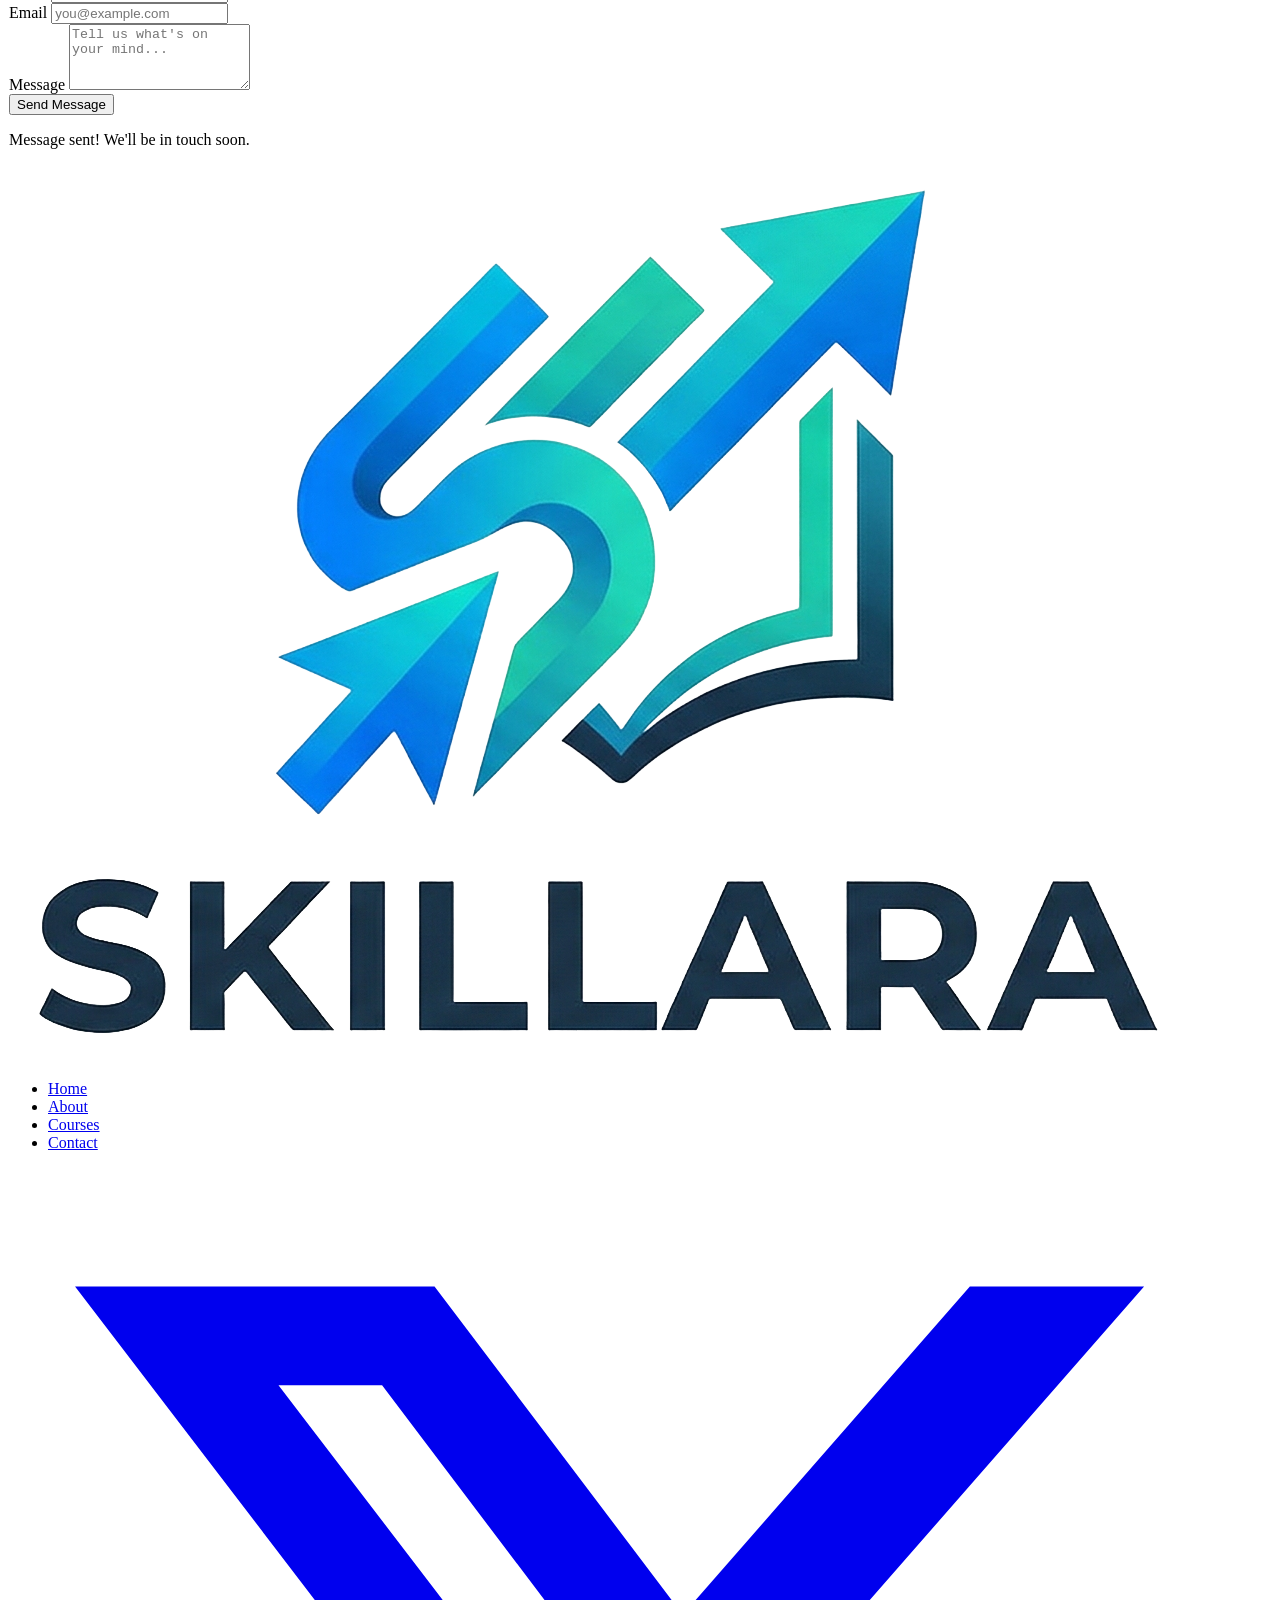
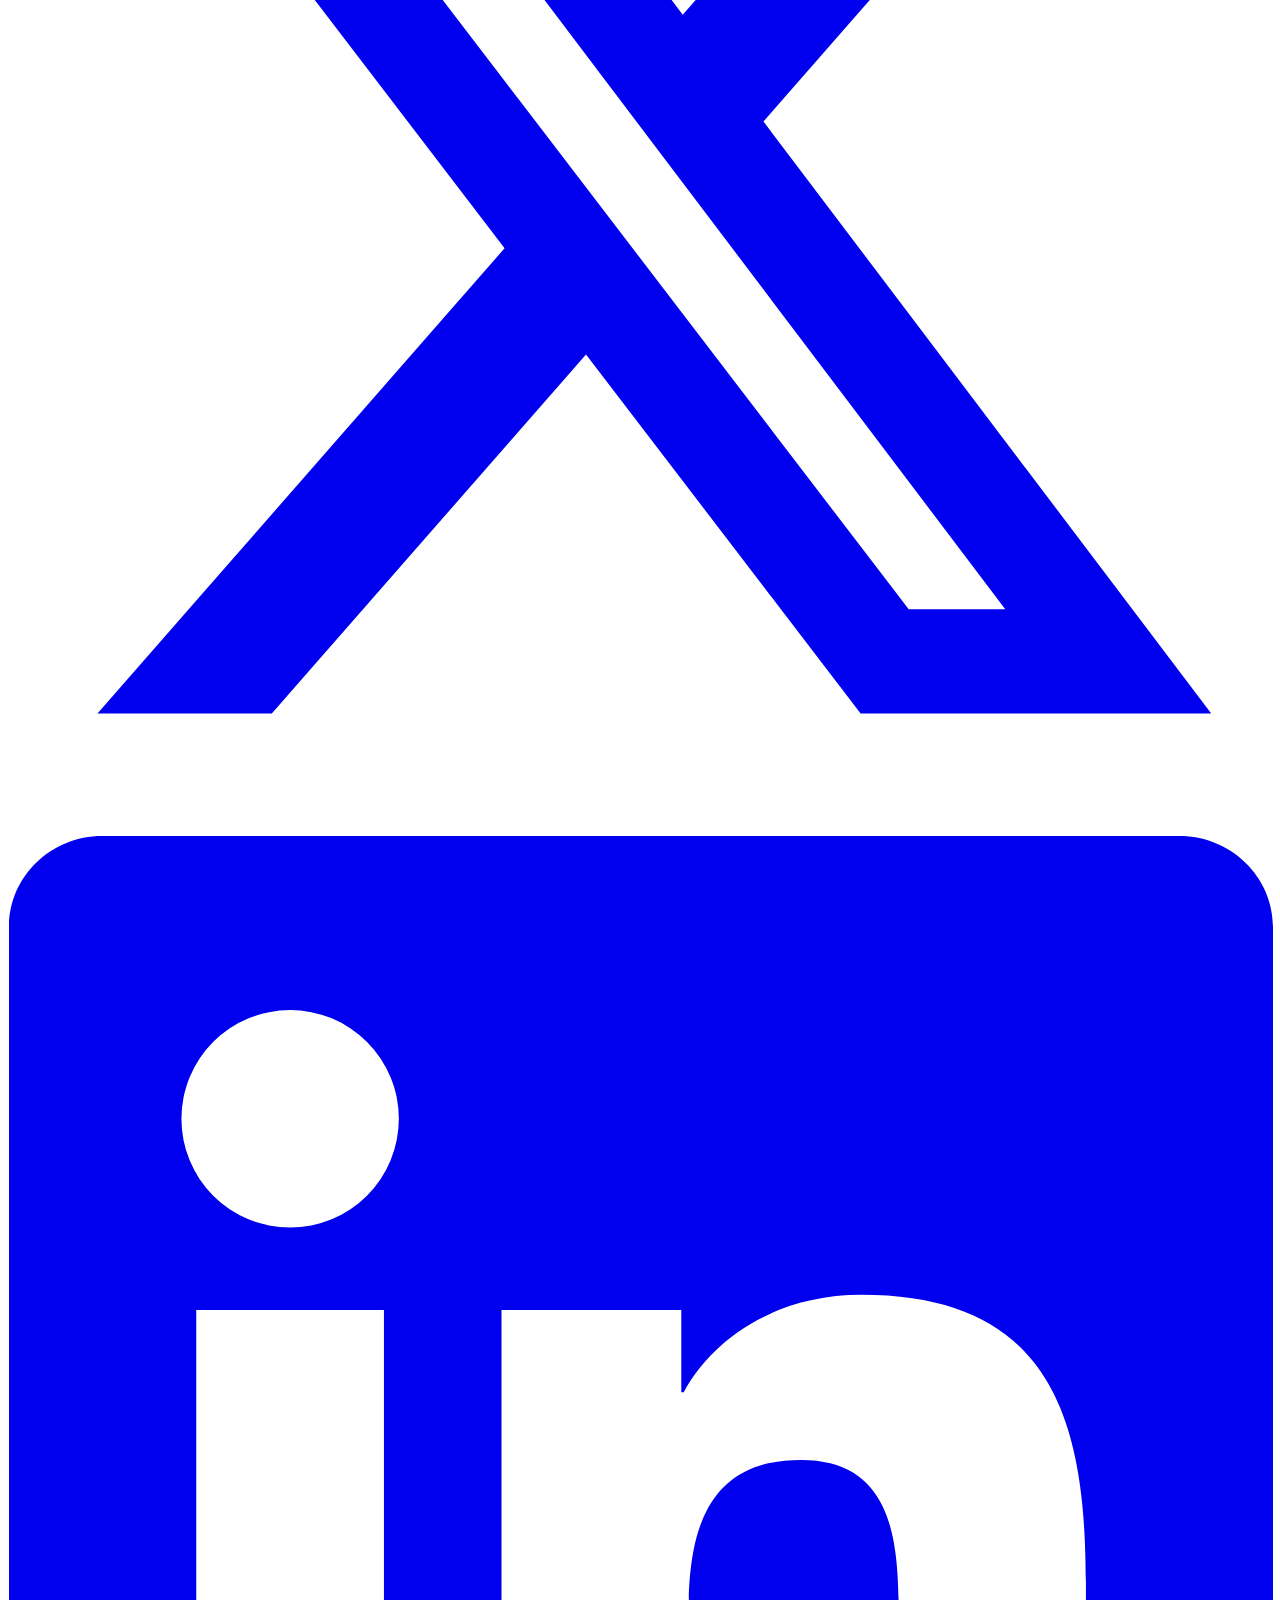
==== commit 8661f2e6: "update all" ====
--- a/index.html
+++ b/index.html
@@ -1,634 +1,506 @@
 ﻿<!DOCTYPE html>
-<html lang="en">
+<html lang="en" class="scroll-smooth">
 <head>
   <meta charset="UTF-8" />
-  <meta name="viewport" content="width=device-width, initial-scale=1.0" />
-  <title>EduPro — Learn Without Limits</title>
-  <meta name="description" content="Master in-demand skills with expert-led online courses in Digital Marketing, UI/UX, SEO, Video Editing & Graphic Design." />
-  <!-- Tailwind CSS -->
+  <meta name="viewport" content="width=device-width, initial-scale=1.0"/>
+  <title>Skillara — Learn Without Limits</title>
   <script src="https://cdn.tailwindcss.com"></script>
   <script>
     tailwind.config = {
       theme: {
         extend: {
+          fontFamily: { sans: ['Inter', 'sans-serif'] },
           colors: {
-            primary: '#4F46E5', secondary: '#06B6D4', accent: '#F59E0B',
-            bg: '#0F172A', surface: '#111827', surface2: '#1F2937'
-          }
+            brand: { DEFAULT: '#0078DC', light: '#38A8FF', dark: '#004F94' },
+            accent: '#14C8C8',
+            navy:  '#0A1E30',
+          },
+          keyframes: {
+            fadeUp:   { '0%': { opacity: 0, transform: 'translateY(30px)' }, '100%': { opacity: 1, transform: 'translateY(0)' } },
+            fadeIn:   { '0%': { opacity: 0 }, '100%': { opacity: 1 } },
+            scaleIn:  { '0%': { opacity: 0, transform: 'scale(0.95)' }, '100%': { opacity: 1, transform: 'scale(1)' } },
+          },
+          animation: {
+            fadeUp:  'fadeUp 0.7s ease forwards',
+            fadeIn:  'fadeIn 0.5s ease forwards',
+            scaleIn: 'scaleIn 0.3s ease forwards',
+          },
         }
       }
     }
   </script>
-  <!-- Bootstrap 5 -->
-  <link href="https://cdn.jsdelivr.net/npm/bootstrap@5.3.2/dist/css/bootstrap.min.css" rel="stylesheet" />
-  <!-- AOS -->
-  <link href="https://unpkg.com/aos@2.3.4/dist/aos.css" rel="stylesheet" />
-  <!-- Icons -->
-  <link href="https://cdnjs.cloudflare.com/ajax/libs/font-awesome/6.5.0/css/all.min.css" rel="stylesheet" />
-  <!-- Google Fonts -->
-  <link href="https://fonts.googleapis.com/css2?family=Inter:wght@400;500;600;700;800;900&display=swap" rel="stylesheet" />
-  <!-- Custom CSS -->
-  <link rel="stylesheet" href="css/style.css" />
+  <link rel="preconnect" href="https://fonts.googleapis.com"/>
+  <link href="https://fonts.googleapis.com/css2?family=Inter:wght@300;400;500;600;700;800;900&display=swap" rel="stylesheet"/>
   <style>
-    /* Hero specific */
-    .hero-section {
-      min-height: 100vh;
-      display: flex;
-      align-items: center;
-      position: relative;
-      overflow: hidden;
-      background: radial-gradient(ellipse at 20% 50%, rgba(79,70,229,0.12) 0%, transparent 60%),
-                  radial-gradient(ellipse at 80% 20%, rgba(6,182,212,0.1) 0%, transparent 50%),
-                  #0F172A;
-    }
-    .hero-badge {
-      display: inline-flex; align-items: center; gap: 0.5rem;
-      background: rgba(79,70,229,0.12); border: 1px solid rgba(79,70,229,0.3);
-      color: #818CF8; padding: 0.4rem 1rem; border-radius: 50px;
-      font-size: 0.82rem; font-weight: 600; letter-spacing: 0.04em;
-      margin-bottom: 1.5rem;
-    }
-    .hero-title {
-      font-size: clamp(2.8rem, 6vw, 5rem);
-      font-weight: 900; line-height: 1.08; letter-spacing: -0.03em;
-    }
-    .hero-float {
-      animation: float 6s ease-in-out infinite;
-    }
-    @keyframes float {
-      0%, 100% { transform: translateY(0px); }
-      50% { transform: translateY(-20px); }
-    }
-    .hero-card-float {
-      background: rgba(255,255,255,0.05);
-      backdrop-filter: blur(16px);
-      border: 1px solid rgba(255,255,255,0.1);
-      border-radius: 16px; padding: 1rem 1.25rem;
-      display: flex; align-items: center; gap: 0.75rem;
-      position: absolute; white-space: nowrap;
-    }
-    /* Testimonial slider */
-    .testimonial-slide { display: none; }
-    .testimonial-slide.active { display: block; animation: fadeIn 0.5s ease; }
-    @keyframes fadeIn { from { opacity: 0; transform: translateY(10px); } to { opacity: 1; transform: translateY(0); } }
-    .slider-dot {
-      width: 8px; height: 8px; border-radius: 50%;
-      background: rgba(255,255,255,0.2); cursor: pointer; transition: all 0.3s;
-    }
-    .slider-dot.active { background: var(--primary); width: 24px; border-radius: 4px; }
-    /* Process steps */
-    .process-step { position: relative; }
-    .process-step:not(:last-child)::after {
-      content: ''; position: absolute; top: 28px; left: calc(100% + 0px);
-      width: 100%; height: 2px;
-      background: linear-gradient(90deg, rgba(79,70,229,0.5), transparent);
-    }
-    /* Stars */
-    .stars { color: #F59E0B; letter-spacing: 2px; }
+    .glass { background: rgba(255,255,255,0.06); backdrop-filter: blur(16px); -webkit-backdrop-filter: blur(16px); border: 1px solid rgba(255,255,255,0.10); }
+    .glass-light { background: rgba(255,255,255,0.92); backdrop-filter: blur(16px); -webkit-backdrop-filter: blur(16px); border: 1px solid rgba(255,255,255,0.6); }
+    .gradient-text { background: linear-gradient(135deg, #38A8FF, #14C8C8); -webkit-background-clip: text; -webkit-text-fill-color: transparent; background-clip: text; }
+    .hero-bg { background: radial-gradient(ellipse at 20% 50%, rgba(0,120,220,0.30) 0%, transparent 60%), radial-gradient(ellipse at 80% 20%, rgba(20,200,200,0.20) 0%, transparent 55%), #060F18; }
+    .card-hover { transition: transform 0.3s ease, box-shadow 0.3s ease; }
+    .card-hover:hover { transform: translateY(-6px); box-shadow: 0 20px 60px rgba(0,120,220,0.25); }
+    .blob { border-radius: 60% 40% 30% 70% / 60% 30% 70% 40%; }
+    [data-reveal] { opacity: 0; transform: translateY(28px); transition: opacity 0.7s ease, transform 0.7s ease; }
+    [data-reveal].revealed { opacity: 1; transform: translateY(0); }
+    .modal-overlay { transition: opacity 0.3s ease; }
+    .modal-box { transition: transform 0.3s ease, opacity 0.3s ease; }
   </style>
 </head>
-<body>
-
-<!-- ===== NAVBAR ===== -->
-<header class="nav" id="mainNav">
-  <div class="nav-inner">
-    <a class="nav-logo" href="index.html">
-      <img src="image/logo.png" alt="EduPro" onerror="this.style.display='none'" />
+<body class="bg-[#060F18] text-white font-sans antialiased">
+
+<!-- ═══════════════════════════ NAVBAR ═══════════════════════════ -->
+<nav id="navbar" class="fixed top-0 left-0 right-0 z-50 transition-all duration-300">
+  <div class="max-w-6xl mx-auto px-6 py-2 flex items-center justify-between">
+    <!-- Logo -->
+    <a href="#home" class="flex items-center">
+      <img src="logo.png" alt="Skillara Logo" class="h-16 w-auto object-contain"/>
     </a>
-    <button class="nav-toggle" id="navToggle" aria-label="Toggle menu">
-      <span></span><span></span><span></span>
-    </button>
-    <div class="nav-menu" id="navMenu">
-      <ul class="nav-links">
-        <li><a href="index.html" class="active">Home</a></li>
-        <li><a href="courses.html">Courses</a></li>
-        <li><a href="about.html">About</a></li>
-        <li><a href="contact.html">Contact</a></li>
+
+    <!-- Desktop Links -->
+    <ul class="hidden md:flex items-center gap-8 text-sm font-medium text-white/70">
+      <li><a href="#home"    class="hover:text-white transition-colors">Home</a></li>
+      <li><a href="#about"   class="hover:text-white transition-colors">About</a></li>
+      <li><a href="#courses" class="hover:text-white transition-colors">Courses</a></li>
+      <li><a href="#contact" class="hover:text-white transition-colors">Contact</a></li>
+    </ul>
+
+    <!-- CTA + Hamburger -->
+    <div class="flex items-center gap-4">
+      <a href="#courses" class="hidden md:inline-flex items-center gap-2 bg-brand text-white text-sm font-semibold px-5 py-2.5 rounded-full hover:bg-brand-light transition-colors">
+        Get Started
+      </a>
+      <button id="menuBtn" class="md:hidden text-white/80 hover:text-white" aria-label="Toggle menu">
+        <svg id="menuIcon" class="w-6 h-6" fill="none" stroke="currentColor" stroke-width="2" viewBox="0 0 24 24">
+          <path stroke-linecap="round" stroke-linejoin="round" d="M4 6h16M4 12h16M4 18h16"/>
+        </svg>
+      </button>
+    </div>
+  </div>
+
+  <!-- Mobile Menu -->
+  <div id="mobileMenu" class="hidden md:hidden glass-light mx-4 mb-4 rounded-2xl overflow-hidden">
+    <ul class="flex flex-col text-sm font-medium text-gray-800 p-4 gap-1">
+      <li><a href="#home"    class="block px-4 py-2.5 rounded-xl hover:bg-brand/10 hover:text-brand transition-colors" onclick="closeMobile()">Home</a></li>
+      <li><a href="#about"   class="block px-4 py-2.5 rounded-xl hover:bg-brand/10 hover:text-brand transition-colors" onclick="closeMobile()">About</a></li>
+      <li><a href="#courses" class="block px-4 py-2.5 rounded-xl hover:bg-brand/10 hover:text-brand transition-colors" onclick="closeMobile()">Courses</a></li>
+      <li><a href="#contact" class="block px-4 py-2.5 rounded-xl hover:bg-brand/10 hover:text-brand transition-colors" onclick="closeMobile()">Contact</a></li>
+    </ul>
+  </div>
+</nav>
+
+<!-- ═══════════════════════════ HERO ═══════════════════════════ -->
+<section id="home" class="hero-bg min-h-screen flex items-center relative overflow-hidden">
+  <!-- Abstract blobs -->
+  <div class="absolute top-1/4 -left-24 w-72 h-72 bg-brand/20 blob blur-3xl animate-pulse"></div>
+  <div class="absolute bottom-1/4 -right-24 w-96 h-96 bg-accent/15 blob blur-3xl animate-pulse" style="animation-delay:1.5s"></div>
+
+  <div class="max-w-6xl mx-auto px-6 pt-28 pb-20 text-center relative z-10">
+    <div class="inline-flex items-center gap-2 glass text-white/70 text-xs font-medium px-4 py-2 rounded-full mb-8 animate-fadeIn">
+      <span class="w-2 h-2 rounded-full bg-accent animate-pulse"></span>
+      New courses dropping every month
+    </div>
+
+    <h1 class="text-5xl md:text-7xl font-black leading-tight tracking-tight mb-6 animate-fadeUp">
+      Learn Skills That<br/>
+      <span class="gradient-text">Actually Matter</span>
+    </h1>
+
+    <p class="text-white/60 text-lg md:text-xl max-w-2xl mx-auto mb-10 animate-fadeUp" style="animation-delay:0.15s">
+      Expert-led courses in design, development, and business — built for the modern learner who moves fast.
+    </p>
+
+    <div class="flex flex-col sm:flex-row items-center justify-center gap-4 animate-fadeUp" style="animation-delay:0.3s">
+      <a href="#courses" class="bg-brand hover:bg-brand-light text-white font-semibold px-8 py-4 rounded-full transition-all duration-300 shadow-lg shadow-brand/30 hover:shadow-brand/50">
+        Explore Courses
+      </a>
+      <a href="#about" class="glass text-white/80 hover:text-white font-medium px-8 py-4 rounded-full transition-all duration-300">
+        Learn More →
+      </a>
+    </div>
+
+    <!-- Stats row -->
+    <div class="mt-20 grid grid-cols-3 gap-6 max-w-lg mx-auto animate-fadeUp" style="animation-delay:0.45s">
+      <div class="text-center">
+        <p class="text-3xl font-black gradient-text">12K+</p>
+        <p class="text-white/50 text-xs mt-1">Students</p>
+      </div>
+      <div class="text-center border-x border-white/10">
+        <p class="text-3xl font-black gradient-text">48</p>
+        <p class="text-white/50 text-xs mt-1">Courses</p>
+      </div>
+      <div class="text-center">
+        <p class="text-3xl font-black gradient-text">4.9★</p>
+        <p class="text-white/50 text-xs mt-1">Rating</p>
+      </div>
+    </div>
+  </div>
+</section>
+
+<!-- ═══════════════════════════ ABOUT ═══════════════════════════ -->
+<section id="about" class="py-28 bg-[#081525]">
+  <div class="max-w-6xl mx-auto px-6">
+    <div class="grid md:grid-cols-2 gap-16 items-center">
+
+      <!-- Left: text -->
+      <div data-reveal>
+        <span class="text-accent text-sm font-semibold uppercase tracking-widest">About Us</span>
+        <h2 class="text-4xl md:text-5xl font-black mt-3 mb-6 leading-tight">
+          Education built for<br/><span class="gradient-text">the next generation</span>
+        </h2>
+        <p class="text-white/60 leading-relaxed mb-4">
+          Skillara was founded on a simple belief: great education should be accessible, practical, and inspiring. We partner with industry experts to craft courses that bridge the gap between theory and real-world application.
+        </p>
+        <p class="text-white/60 leading-relaxed mb-4">
+          Our mission is to empower every learner — whether you're switching careers, leveling up, or just curious — with skills that open doors and create opportunities.
+        </p>
+        <p class="text-white/60 leading-relaxed">
+          We obsess over quality. Every course is reviewed, updated, and refined so you always learn what's current and relevant.
+        </p>
+      </div>
+
+      <!-- Right: value cards -->
+      <div class="grid grid-cols-2 gap-4" data-reveal>
+        <div class="glass rounded-2xl p-6 card-hover">
+          <div class="w-10 h-10 rounded-xl bg-brand/20 flex items-center justify-center mb-4">
+            <svg class="w-5 h-5 text-brand-light" fill="none" stroke="currentColor" stroke-width="2" viewBox="0 0 24 24"><path stroke-linecap="round" stroke-linejoin="round" d="M12 6.253v13m0-13C10.832 5.477 9.246 5 7.5 5S4.168 5.477 3 6.253v13C4.168 18.477 5.754 18 7.5 18s3.332.477 4.5 1.253m0-13C13.168 5.477 14.754 5 16.5 5c1.747 0 3.332.477 4.5 1.253v13C19.832 18.477 18.247 18 16.5 18c-1.746 0-3.332.477-4.5 1.253"/></svg>
+          </div>
+          <h3 class="font-bold text-sm mb-1">Expert Instructors</h3>
+          <p class="text-white/50 text-xs leading-relaxed">Learn from practitioners, not just teachers.</p>
+        </div>
+        <div class="glass rounded-2xl p-6 card-hover" style="margin-top:1.5rem">
+          <div class="w-10 h-10 rounded-xl bg-accent/20 flex items-center justify-center mb-4">
+            <svg class="w-5 h-5 text-accent" fill="none" stroke="currentColor" stroke-width="2" viewBox="0 0 24 24"><path stroke-linecap="round" stroke-linejoin="round" d="M13 10V3L4 14h7v7l9-11h-7z"/></svg>
+          </div>
+          <h3 class="font-bold text-sm mb-1">Fast-Track Learning</h3>
+          <p class="text-white/50 text-xs leading-relaxed">Structured paths to get you job-ready quickly.</p>
+        </div>
+        <div class="glass rounded-2xl p-6 card-hover">
+          <div class="w-10 h-10 rounded-xl bg-pink-500/20 flex items-center justify-center mb-4">
+            <svg class="w-5 h-5 text-pink-400" fill="none" stroke="currentColor" stroke-width="2" viewBox="0 0 24 24"><path stroke-linecap="round" stroke-linejoin="round" d="M9 12l2 2 4-4m6 2a9 9 0 11-18 0 9 9 0 0118 0z"/></svg>
+          </div>
+          <h3 class="font-bold text-sm mb-1">Certified Outcomes</h3>
+          <p class="text-white/50 text-xs leading-relaxed">Earn certificates recognized by top companies.</p>
+        </div>
+        <div class="glass rounded-2xl p-6 card-hover" style="margin-top:1.5rem">
+          <div class="w-10 h-10 rounded-xl bg-emerald-500/20 flex items-center justify-center mb-4">
+            <svg class="w-5 h-5 text-emerald-400" fill="none" stroke="currentColor" stroke-width="2" viewBox="0 0 24 24"><path stroke-linecap="round" stroke-linejoin="round" d="M17 20h5v-2a3 3 0 00-5.356-1.857M17 20H7m10 0v-2c0-.656-.126-1.283-.356-1.857M7 20H2v-2a3 3 0 015.356-1.857M7 20v-2c0-.656.126-1.283.356-1.857m0 0a5.002 5.002 0 019.288 0M15 7a3 3 0 11-6 0 3 3 0 016 0z"/></svg>
+          </div>
+          <h3 class="font-bold text-sm mb-1">Community</h3>
+          <p class="text-white/50 text-xs leading-relaxed">Join 12K+ learners in our active community.</p>
+        </div>
+      </div>
+    </div>
+  </div>
+</section>
+
+<!-- ═══════════════════════════ COURSES ═══════════════════════════ -->
+<section id="courses" class="py-28 bg-[#060F18]">
+  <div class="max-w-6xl mx-auto px-6">
+    <div class="text-center mb-16" data-reveal>
+      <span class="text-accent text-sm font-semibold uppercase tracking-widest">What We Offer</span>
+      <h2 class="text-4xl md:text-5xl font-black mt-3 leading-tight">
+        Our <span class="gradient-text">Top Courses</span>
+      </h2>
+      <p class="text-white/50 mt-4 max-w-xl mx-auto">Handpicked programs designed to take you from zero to job-ready.</p>
+    </div>
+
+    <div class="grid sm:grid-cols-2 lg:grid-cols-3 gap-6" id="courseGrid">
+      <!-- Cards injected by JS -->
+    </div>
+  </div>
+</section>
+
+<!-- ═══════════════════════════ MODAL ═══════════════════════════ -->
+<div id="modal" class="fixed inset-0 z-50 flex items-center justify-center p-4 hidden modal-overlay bg-black/70 backdrop-blur-sm">
+  <div id="modalBox" class="modal-box glass-light text-gray-900 rounded-3xl max-w-lg w-full max-h-[90vh] overflow-y-auto shadow-2xl scale-95 opacity-0">
+    <div class="relative">
+      <img id="modalImg" src="" alt="" class="w-full h-48 object-cover rounded-t-3xl"/>
+      <button onclick="closeModal()" class="absolute top-4 right-4 w-9 h-9 bg-white/80 hover:bg-white rounded-full flex items-center justify-center text-gray-700 shadow transition">
+        <svg class="w-4 h-4" fill="none" stroke="currentColor" stroke-width="2.5" viewBox="0 0 24 24"><path stroke-linecap="round" stroke-linejoin="round" d="M6 18L18 6M6 6l12 12"/></svg>
+      </button>
+    </div>
+    <div class="p-7">
+      <h3 id="modalTitle" class="text-2xl font-black mb-1"></h3>
+      <div class="flex flex-wrap gap-3 mt-3 mb-5 text-sm">
+        <span class="flex items-center gap-1.5 bg-brand/10 text-brand font-medium px-3 py-1 rounded-full">
+          <svg class="w-3.5 h-3.5" fill="none" stroke="currentColor" stroke-width="2" viewBox="0 0 24 24"><path stroke-linecap="round" stroke-linejoin="round" d="M12 8v4l3 3m6-3a9 9 0 11-18 0 9 9 0 0118 0z"/></svg>
+          <span id="modalDuration"></span>
+        </span>
+        <span class="flex items-center gap-1.5 bg-accent/10 text-[#0AABAB] font-medium px-3 py-1 rounded-full">
+          <svg class="w-3.5 h-3.5" fill="none" stroke="currentColor" stroke-width="2" viewBox="0 0 24 24"><path stroke-linecap="round" stroke-linejoin="round" d="M3 5h12M9 3v2m1.048 9.5A18.022 18.022 0 016.412 9m6.088 9h7M11 21l5-10 5 10M12.751 5C11.783 10.77 8.07 15.61 3 18.129"/></svg>
+          <span id="modalLang"></span>
+        </span>
+        <span class="flex items-center gap-1.5 bg-emerald-500/10 text-emerald-600 font-bold px-3 py-1 rounded-full">
+          <span id="modalPrice"></span>
+        </span>
+      </div>
+      <h4 class="font-bold text-sm uppercase tracking-wider text-gray-500 mb-3">What You'll Learn</h4>
+      <ul id="modalTopics" class="space-y-2 mb-7 text-sm text-gray-700"></ul>
+      <button onclick="closeModal()" class="w-full bg-brand hover:bg-brand-light text-white font-bold py-4 rounded-2xl transition-colors shadow-lg shadow-brand/20">
+        Enroll Now — <span id="modalPriceBtn"></span>
+      </button>
+    </div>
+  </div>
+</div>
+
+<!-- ═══════════════════════════ CONTACT ═══════════════════════════ -->
+<section id="contact" class="py-28 bg-[#081525]">
+  <div class="max-w-2xl mx-auto px-6 text-center" data-reveal>
+    <span class="text-accent text-sm font-semibold uppercase tracking-widest">Get In Touch</span>
+    <h2 class="text-4xl md:text-5xl font-black mt-3 mb-4 leading-tight">
+      Have a <span class="gradient-text">question?</span>
+    </h2>
+    <p class="text-white/50 mb-10">We'd love to hear from you. Drop us a message and we'll get back within 24 hours.</p>
+
+    <form class="glass rounded-3xl p-8 text-left space-y-5" onsubmit="handleForm(event)">
+      <div class="grid sm:grid-cols-2 gap-5">
+        <div>
+          <label class="text-white/60 text-xs font-medium mb-1.5 block">Name</label>
+          <input type="text" placeholder="Your name" required class="w-full bg-white/5 border border-white/10 rounded-xl px-4 py-3 text-sm text-white placeholder-white/30 focus:outline-none focus:border-brand transition-colors"/>
+        </div>
+        <div>
+          <label class="text-white/60 text-xs font-medium mb-1.5 block">Email</label>
+          <input type="email" placeholder="you@example.com" required class="w-full bg-white/5 border border-white/10 rounded-xl px-4 py-3 text-sm text-white placeholder-white/30 focus:outline-none focus:border-brand transition-colors"/>
+        </div>
+      </div>
+      <div>
+        <label class="text-white/60 text-xs font-medium mb-1.5 block">Message</label>
+        <textarea rows="4" placeholder="Tell us what's on your mind..." required class="w-full bg-white/5 border border-white/10 rounded-xl px-4 py-3 text-sm text-white placeholder-white/30 focus:outline-none focus:border-brand transition-colors resize-none"></textarea>
+      </div>
+      <button type="submit" class="w-full bg-brand hover:bg-brand-light text-white font-bold py-4 rounded-xl transition-colors shadow-lg shadow-brand/20">
+        Send Message
+      </button>
+      <p id="formMsg" class="text-center text-accent text-sm hidden">Message sent! We'll be in touch soon.</p>
+    </form>
+  </div>
+</section>
+
+<!-- ═══════════════════════════ FOOTER ═══════════════════════════ -->
+<footer class="bg-[#040C14] border-t border-white/5 py-12">
+  <div class="max-w-6xl mx-auto px-6">
+    <div class="flex flex-col md:flex-row items-center justify-between gap-8">
+      <!-- Logo -->
+      <a href="#home" class="flex items-center">
+        <img src="logo.png" alt="Skillara Logo" class="h-14 w-auto object-contain"/>
+      </a>
+
+      <!-- Nav links -->
+      <ul class="flex items-center gap-6 text-sm text-white/50">
+        <li><a href="#home"    class="hover:text-white transition-colors">Home</a></li>
+        <li><a href="#about"   class="hover:text-white transition-colors">About</a></li>
+        <li><a href="#courses" class="hover:text-white transition-colors">Courses</a></li>
+        <li><a href="#contact" class="hover:text-white transition-colors">Contact</a></li>
       </ul>
-      <div class="nav-cta">
-        <a href="courses.html" class="btn-secondary-custom">Log In</a>
-        <a href="courses.html" class="btn-primary-custom">Get Started <i class="fas fa-arrow-right fa-xs"></i></a>
-      </div>
-    </div>
-  </div>
-</header>
-
-<!-- ===== HERO ===== -->
-<section class="hero-section">
-  <!-- Glow blobs -->
-  <div class="hero-glow" style="width:600px;height:600px;background:#4F46E5;top:-100px;left:-200px;"></div>
-  <div class="hero-glow" style="width:400px;height:400px;background:#06B6D4;bottom:-100px;right:-100px;"></div>
-
-  <div class="container position-relative" style="padding-top:5rem;">
-    <div class="row align-items-center g-5">
-      <div class="col-lg-6" data-aos="fade-right">
-        <div class="hero-badge">
-          <i class="fas fa-bolt fa-xs"></i> #1 Online Learning Platform
-        </div>
-        <h1 class="hero-title text-white mb-4">
-          Learn Skills That<br />
-          <span class="gradient-text">Actually Pay Off</span>
-        </h1>
-        <p class="text-gray-400 mb-5 fs-5 lh-lg" style="color:#9CA3AF;max-width:480px;">
-          Master in-demand digital skills with expert-led courses. Join 50,000+ students building real careers.
-        </p>
-        <div class="d-flex flex-wrap gap-3 mb-5">
-          <a href="courses.html" class="btn-accent">
-            <i class="fas fa-play-circle"></i> Explore Courses
-          </a>
-          <a href="about.html" class="btn-secondary-custom">
-            <i class="fas fa-info-circle"></i> Learn More
-          </a>
-        </div>
-        <!-- Trust badges -->
-        <div class="d-flex flex-wrap gap-4 align-items-center">
-          <div class="d-flex align-items-center gap-2">
-            <div class="d-flex">
-              <img src="https://i.pravatar.cc/32?img=1" class="rounded-circle border border-2" style="border-color:#4F46E5!important;margin-right:-8px;" width="32" height="32" alt="student" />
-              <img src="https://i.pravatar.cc/32?img=2" class="rounded-circle border border-2" style="border-color:#4F46E5!important;margin-right:-8px;" width="32" height="32" alt="student" />
-              <img src="https://i.pravatar.cc/32?img=3" class="rounded-circle border border-2" style="border-color:#4F46E5!important;" width="32" height="32" alt="student" />
-            </div>
-            <div>
-              <div class="stars" style="font-size:0.75rem;">★★★★★</div>
-              <div style="font-size:0.75rem;color:#9CA3AF;">50K+ students</div>
-            </div>
-          </div>
-          <div style="width:1px;height:36px;background:rgba(255,255,255,0.1);"></div>
-          <div style="font-size:0.82rem;color:#9CA3AF;">
-            <i class="fas fa-shield-alt" style="color:#4F46E5;"></i> 30-day money back guarantee
-          </div>
-        </div>
-      </div>
-
-      <div class="col-lg-6 d-none d-lg-block position-relative" data-aos="fade-left">
-        <div class="hero-float" style="position:relative;height:480px;">
-          <!-- Main card -->
-          <div class="glass rounded-3xl p-4" style="border-radius:24px;padding:1.5rem;background:rgba(255,255,255,0.04);border:1px solid rgba(255,255,255,0.08);">
-            <div class="d-flex align-items-center gap-3 mb-4">
-              <div style="width:48px;height:48px;background:linear-gradient(135deg,#4F46E5,#06B6D4);border-radius:12px;display:flex;align-items:center;justify-content:center;">
-                <i class="fas fa-graduation-cap text-white"></i>
-              </div>
-              <div>
-                <div class="text-white fw-600">UI/UX Design Masterclass</div>
-                <div style="color:#9CA3AF;font-size:0.82rem;">12 weeks · Beginner to Pro</div>
-              </div>
-            </div>
-            <!-- Progress -->
-            <div class="mb-3">
-              <div class="d-flex justify-content-between mb-1" style="font-size:0.82rem;">
-                <span style="color:#9CA3AF;">Course Progress</span>
-                <span style="color:#818CF8;">68%</span>
-              </div>
-              <div class="skill-bar"><div class="skill-fill" style="width:68%;"></div></div>
-            </div>
-            <!-- Modules -->
-            <div class="d-flex flex-column gap-2">
-              <div class="d-flex align-items-center gap-2 p-2 rounded-lg" style="background:rgba(79,70,229,0.1);border-radius:10px;">
-                <i class="fas fa-check-circle" style="color:#10B981;"></i>
-                <span style="font-size:0.85rem;color:#D1D5DB;">Design Fundamentals</span>
-              </div>
-              <div class="d-flex align-items-center gap-2 p-2 rounded-lg" style="background:rgba(79,70,229,0.1);border-radius:10px;">
-                <i class="fas fa-check-circle" style="color:#10B981;"></i>
-                <span style="font-size:0.85rem;color:#D1D5DB;">Figma Mastery</span>
-              </div>
-              <div class="d-flex align-items-center gap-2 p-2 rounded-lg" style="background:rgba(6,182,212,0.1);border-radius:10px;">
-                <i class="fas fa-play-circle" style="color:#06B6D4;"></i>
-                <span style="font-size:0.85rem;color:#D1D5DB;">Prototyping & Testing</span>
-              </div>
-            </div>
-          </div>
-          <!-- Floating cards -->
-          <div class="hero-card-float" style="top:-20px;right:-20px;animation:float 4s ease-in-out infinite;">
-            <div style="width:36px;height:36px;background:linear-gradient(135deg,#F59E0B,#FBBF24);border-radius:10px;display:flex;align-items:center;justify-content:center;">
-              <i class="fas fa-trophy" style="color:#0F172A;font-size:0.9rem;"></i>
-            </div>
-            <div>
-              <div style="font-size:0.8rem;font-weight:700;color:#fff;">Certificate Earned</div>
-              <div style="font-size:0.72rem;color:#9CA3AF;">UI/UX Design Pro</div>
-            </div>
-          </div>
-          <div class="hero-card-float" style="bottom:20px;left:-30px;animation:float 5s ease-in-out infinite 1s;">
-            <div style="width:36px;height:36px;background:linear-gradient(135deg,#10B981,#059669);border-radius:10px;display:flex;align-items:center;justify-content:center;">
-              <i class="fas fa-users" style="color:#fff;font-size:0.9rem;"></i>
-            </div>
-            <div>
-              <div style="font-size:0.8rem;font-weight:700;color:#fff;">+2,400 Students</div>
-              <div style="font-size:0.72rem;color:#9CA3AF;">Enrolled this week</div>
-            </div>
-          </div>
-        </div>
-      </div>
-    </div>
-  </div>
-</section>
-
-<!-- ===== STATS ===== -->
-<section class="py-5" style="background:var(--surface);">
-  <div class="divider"></div>
-  <div class="container py-4">
-    <div class="row g-4 text-center">
-      <div class="col-6 col-md-3" data-aos="fade-up" data-aos-delay="0">
-        <div class="stat-card">
-          <div class="stat-number counter" data-target="50000" data-suffix="+">0</div>
-          <div style="color:#9CA3AF;font-size:0.9rem;margin-top:0.25rem;">Active Students</div>
-        </div>
-      </div>
-      <div class="col-6 col-md-3" data-aos="fade-up" data-aos-delay="100">
-        <div class="stat-card">
-          <div class="stat-number counter" data-target="120" data-suffix="+">0</div>
-          <div style="color:#9CA3AF;font-size:0.9rem;margin-top:0.25rem;">Expert Courses</div>
-        </div>
-      </div>
-      <div class="col-6 col-md-3" data-aos="fade-up" data-aos-delay="200">
-        <div class="stat-card">
-          <div class="stat-number counter" data-target="98" data-suffix="%">0</div>
-          <div style="color:#9CA3AF;font-size:0.9rem;margin-top:0.25rem;">Success Rate</div>
-        </div>
-      </div>
-      <div class="col-6 col-md-3" data-aos="fade-up" data-aos-delay="300">
-        <div class="stat-card">
-          <div class="stat-number counter" data-target="40" data-suffix="+">0</div>
-          <div style="color:#9CA3AF;font-size:0.9rem;margin-top:0.25rem;">Industry Experts</div>
-        </div>
-      </div>
-    </div>
-  </div>
-  <div class="divider"></div>
-</section>
-
-<!-- ===== COURSES PREVIEW ===== -->
-<section class="py-5 py-lg-6" style="padding-top:5rem;padding-bottom:5rem;">
-  <div class="container">
-    <div class="text-center mb-5" data-aos="fade-up">
-      <div class="section-tag mx-auto"><i class="fas fa-fire fa-xs"></i> Popular Courses</div>
-      <h2 class="section-title text-white mt-2">Courses Built for <span class="gradient-text">Real Results</span></h2>
-      <p style="color:#9CA3AF;max-width:520px;margin:1rem auto 0;">Hand-picked by industry experts. Designed to get you job-ready fast.</p>
-    </div>
-    <div class="row g-4">
-      <!-- Course Card 1 -->
-      <div class="col-md-6 col-lg-4" data-aos="fade-up" data-aos-delay="0">
-        <a href="course-detail.html" class="course-card">
-          <div class="card-img-wrap">
-            <img src="https://images.unsplash.com/photo-1460925895917-afdab827c52f?w=600&q=80" alt="Digital Marketing" />
-            <span class="course-badge badge-marketing">Marketing</span>
-          </div>
-          <div class="p-4">
-            <h3 class="text-white fw-700 mb-2" style="font-size:1.05rem;">Digital Marketing Masterclass</h3>
-            <p style="color:#9CA3AF;font-size:0.85rem;margin-bottom:1rem;">Master Facebook Ads, Google Ads, email marketing & growth hacking.</p>
-            <div class="d-flex gap-3 mb-3" style="font-size:0.8rem;color:#9CA3AF;">
-              <span><i class="fas fa-clock me-1" style="color:#4F46E5;"></i>24 Hours</span>
-              <span><i class="fas fa-signal me-1" style="color:#06B6D4;"></i>Beginner</span>
-              <span><i class="fas fa-users me-1" style="color:#F59E0B;"></i>8.2K</span>
-            </div>
-            <div class="d-flex align-items-center justify-content-between">
-              <div><span style="color:#F59E0B;font-size:1.2rem;font-weight:800;">&#8377;XX</span> <span style="color:#9CA3AF;text-decoration:line-through;font-size:0.85rem;">&#8377;XX</span></div>
-              <span class="btn-primary-custom" style="padding:0.4rem 1rem;font-size:0.82rem;">Enroll Now</span>
-            </div>
-          </div>
+
+      <!-- Social icons -->
+      <div class="flex items-center gap-4">
+        <!-- Twitter/X -->
+        <a href="#" aria-label="Twitter" class="w-9 h-9 glass rounded-full flex items-center justify-center text-white/50 hover:text-white hover:border-white/30 transition-colors">
+          <svg class="w-4 h-4" fill="currentColor" viewBox="0 0 24 24"><path d="M18.244 2.25h3.308l-7.227 8.26 8.502 11.24H16.17l-5.214-6.817L4.99 21.75H1.68l7.73-8.835L1.254 2.25H8.08l4.713 6.231zm-1.161 17.52h1.833L7.084 4.126H5.117z"/></svg>
         </a>
-      </div>
-      <!-- Course Card 2 -->
-      <div class="col-md-6 col-lg-4" data-aos="fade-up" data-aos-delay="100">
-        <a href="course-detail.html" class="course-card">
-          <div class="card-img-wrap">
-            <img src="https://images.unsplash.com/photo-1432888498266-38ffec3eaf0a?w=600&q=80" alt="SEO Expert" />
-            <span class="course-badge badge-marketing">SEO</span>
-          </div>
-          <div class="p-4">
-            <h3 class="text-white fw-700 mb-2" style="font-size:1.05rem;">SEO Expert Certification</h3>
-            <p style="color:#9CA3AF;font-size:0.85rem;margin-bottom:1rem;">Rank #1 on Google. Technical SEO, link building & content strategy.</p>
-            <div class="d-flex gap-3 mb-3" style="font-size:0.8rem;color:#9CA3AF;">
-              <span><i class="fas fa-clock me-1" style="color:#4F46E5;"></i>18 Hours</span>
-              <span><i class="fas fa-signal me-1" style="color:#06B6D4;"></i>Intermediate</span>
-              <span><i class="fas fa-users me-1" style="color:#F59E0B;"></i>5.1K</span>
-            </div>
-            <div class="d-flex align-items-center justify-content-between">
-              <div><span style="color:#F59E0B;font-size:1.2rem;font-weight:800;">&#8377;XX</span> <span style="color:#9CA3AF;text-decoration:line-through;font-size:0.85rem;">&#8377;XX</span></div>
-              <span class="btn-primary-custom" style="padding:0.4rem 1rem;font-size:0.82rem;">Enroll Now</span>
-            </div>
-          </div>
+        <!-- LinkedIn -->
+        <a href="#" aria-label="LinkedIn" class="w-9 h-9 glass rounded-full flex items-center justify-center text-white/50 hover:text-white hover:border-white/30 transition-colors">
+          <svg class="w-4 h-4" fill="currentColor" viewBox="0 0 24 24"><path d="M20.447 20.452h-3.554v-5.569c0-1.328-.027-3.037-1.852-3.037-1.853 0-2.136 1.445-2.136 2.939v5.667H9.351V9h3.414v1.561h.046c.477-.9 1.637-1.85 3.37-1.85 3.601 0 4.267 2.37 4.267 5.455v6.286zM5.337 7.433a2.062 2.062 0 01-2.063-2.065 2.064 2.064 0 112.063 2.065zm1.782 13.019H3.555V9h3.564v11.452zM22.225 0H1.771C.792 0 0 .774 0 1.729v20.542C0 23.227.792 24 1.771 24h20.451C23.2 24 24 23.227 24 22.271V1.729C24 .774 23.2 0 22.222 0h.003z"/></svg>
         </a>
-      </div>
-      <!-- Course Card 3 -->
-      <div class="col-md-6 col-lg-4" data-aos="fade-up" data-aos-delay="200">
-        <a href="course-detail.html" class="course-card">
-          <div class="card-img-wrap">
-            <img src="https://images.unsplash.com/photo-1561070791-2526d30994b5?w=600&q=80" alt="UI/UX Design" />
-            <span class="course-badge badge-design">Design</span>
-          </div>
-          <div class="p-4">
-            <h3 class="text-white fw-700 mb-2" style="font-size:1.05rem;">UI/UX Design Masterclass</h3>
-            <p style="color:#9CA3AF;font-size:0.85rem;margin-bottom:1rem;">Figma, user research, prototyping & design systems from scratch.</p>
-            <div class="d-flex gap-3 mb-3" style="font-size:0.8rem;color:#9CA3AF;">
-              <span><i class="fas fa-clock me-1" style="color:#4F46E5;"></i>32 Hours</span>
-              <span><i class="fas fa-signal me-1" style="color:#06B6D4;"></i>Beginner</span>
-              <span><i class="fas fa-users me-1" style="color:#F59E0B;"></i>12K</span>
-            </div>
-            <div class="d-flex align-items-center justify-content-between">
-              <div><span style="color:#F59E0B;font-size:1.2rem;font-weight:800;">&#8377;XX</span> <span style="color:#9CA3AF;text-decoration:line-through;font-size:0.85rem;">&#8377;XX</span></div>
-              <span class="btn-primary-custom" style="padding:0.4rem 1rem;font-size:0.82rem;">Enroll Now</span>
-            </div>
-          </div>
+        <!-- YouTube -->
+        <a href="#" aria-label="YouTube" class="w-9 h-9 glass rounded-full flex items-center justify-center text-white/50 hover:text-white hover:border-white/30 transition-colors">
+          <svg class="w-4 h-4" fill="currentColor" viewBox="0 0 24 24"><path d="M23.498 6.186a3.016 3.016 0 00-2.122-2.136C19.505 3.545 12 3.545 12 3.545s-7.505 0-9.377.505A3.017 3.017 0 00.502 6.186C0 8.07 0 12 0 12s0 3.93.502 5.814a3.016 3.016 0 002.122 2.136c1.871.505 9.376.505 9.376.505s7.505 0 9.377-.505a3.015 3.015 0 002.122-2.136C24 15.93 24 12 24 12s0-3.93-.502-5.814zM9.545 15.568V8.432L15.818 12l-6.273 3.568z"/></svg>
         </a>
       </div>
-      <!-- Course Card 4 -->
-      <div class="col-md-6 col-lg-4" data-aos="fade-up" data-aos-delay="0">
-        <a href="course-detail.html" class="course-card">
-          <div class="card-img-wrap">
-            <img src="https://images.unsplash.com/photo-1574717024653-61fd2cf4d44d?w=600&q=80" alt="Video Editing" />
-            <span class="course-badge badge-editing">Editing</span>
-          </div>
-          <div class="p-4">
-            <h3 class="text-white fw-700 mb-2" style="font-size:1.05rem;">Video Editing Pro</h3>
-            <p style="color:#9CA3AF;font-size:0.85rem;margin-bottom:1rem;">Premiere Pro, After Effects, color grading & cinematic storytelling.</p>
-            <div class="d-flex gap-3 mb-3" style="font-size:0.8rem;color:#9CA3AF;">
-              <span><i class="fas fa-clock me-1" style="color:#4F46E5;"></i>28 Hours</span>
-              <span><i class="fas fa-signal me-1" style="color:#06B6D4;"></i>All Levels</span>
-              <span><i class="fas fa-users me-1" style="color:#F59E0B;"></i>6.8K</span>
-            </div>
-            <div class="d-flex align-items-center justify-content-between">
-              <div><span style="color:#F59E0B;font-size:1.2rem;font-weight:800;">&#8377;XX</span> <span style="color:#9CA3AF;text-decoration:line-through;font-size:0.85rem;">&#8377;XX</span></div>
-              <span class="btn-primary-custom" style="padding:0.4rem 1rem;font-size:0.82rem;">Enroll Now</span>
-            </div>
-          </div>
-        </a>
-      </div>
-      <!-- Course Card 5 -->
-      <div class="col-md-6 col-lg-4" data-aos="fade-up" data-aos-delay="100">
-        <a href="course-detail.html" class="course-card">
-          <div class="card-img-wrap">
-            <img src="https://images.unsplash.com/photo-1626785774573-4b799315345d?w=600&q=80" alt="Graphic Design" />
-            <span class="course-badge badge-design">Design</span>
-          </div>
-          <div class="p-4">
-            <h3 class="text-white fw-700 mb-2" style="font-size:1.05rem;">Graphic Design Bootcamp</h3>
-            <p style="color:#9CA3AF;font-size:0.85rem;margin-bottom:1rem;">Photoshop, Illustrator, brand identity & print/digital design.</p>
-            <div class="d-flex gap-3 mb-3" style="font-size:0.8rem;color:#9CA3AF;">
-              <span><i class="fas fa-clock me-1" style="color:#4F46E5;"></i>36 Hours</span>
-              <span><i class="fas fa-signal me-1" style="color:#06B6D4;"></i>Beginner</span>
-              <span><i class="fas fa-users me-1" style="color:#F59E0B;"></i>9.4K</span>
-            </div>
-            <div class="d-flex align-items-center justify-content-between">
-              <div><span style="color:#F59E0B;font-size:1.2rem;font-weight:800;">&#8377;XX</span> <span style="color:#9CA3AF;text-decoration:line-through;font-size:0.85rem;">&#8377;XX</span></div>
-              <span class="btn-primary-custom" style="padding:0.4rem 1rem;font-size:0.82rem;">Enroll Now</span>
-            </div>
-          </div>
-        </a>
-      </div>
-      <!-- View All -->
-      <div class="col-md-6 col-lg-4 d-flex align-items-center justify-content-center" data-aos="fade-up" data-aos-delay="200">
-        <a href="courses.html" class="text-center p-4" style="text-decoration:none;">
-          <div style="width:72px;height:72px;background:rgba(79,70,229,0.15);border:2px dashed rgba(79,70,229,0.4);border-radius:50%;display:flex;align-items:center;justify-content:center;margin:0 auto 1rem;">
-            <i class="fas fa-arrow-right" style="color:#4F46E5;font-size:1.2rem;"></i>
-          </div>
-          <div class="text-white fw-600 mb-1">View All Courses</div>
-          <div style="color:#9CA3AF;font-size:0.85rem;">120+ courses available</div>
-        </a>
-      </div>
-    </div>
-  </div>
-</section>
-
-<!-- ===== WHY CHOOSE US ===== -->
-<section class="py-5 py-lg-6" style="background:var(--surface);padding-top:5rem;padding-bottom:5rem;">
-  <div class="divider"></div>
-  <div class="container py-5">
-    <div class="row align-items-center g-5">
-      <div class="col-lg-5" data-aos="fade-right">
-        <div class="section-tag"><i class="fas fa-star fa-xs"></i> Why EduPro</div>
-        <h2 class="section-title text-white mt-2 mb-4">Learning That <span class="gradient-text">Actually Works</span></h2>
-        <p style="color:#9CA3AF;line-height:1.8;margin-bottom:2rem;">We don't just teach theory. Every course is built around real-world projects, industry mentors, and outcomes that matter to employers.</p>
-        <a href="about.html" class="btn-primary-custom">Our Story <i class="fas fa-arrow-right fa-xs"></i></a>
-      </div>
-      <div class="col-lg-7">
-        <div class="row g-3">
-          <div class="col-sm-6" data-aos="fade-up" data-aos-delay="0">
-            <div class="feature-card">
-              <div class="feature-icon" style="background:rgba(79,70,229,0.15);">🎯</div>
-              <h4 class="text-white fw-700 mb-2" style="font-size:1rem;">Project-Based Learning</h4>
-              <p style="color:#9CA3AF;font-size:0.875rem;line-height:1.7;">Build a real portfolio while you learn. Every module ends with a hands-on project.</p>
-            </div>
-          </div>
-          <div class="col-sm-6" data-aos="fade-up" data-aos-delay="100">
-            <div class="feature-card">
-              <div class="feature-icon" style="background:rgba(6,182,212,0.15);">👨‍🏫</div>
-              <h4 class="text-white fw-700 mb-2" style="font-size:1rem;">Industry Mentors</h4>
-              <p style="color:#9CA3AF;font-size:0.875rem;line-height:1.7;">Learn from professionals actively working at top companies like Google, Meta & Adobe.</p>
-            </div>
-          </div>
-          <div class="col-sm-6" data-aos="fade-up" data-aos-delay="200">
-            <div class="feature-card">
-              <div class="feature-icon" style="background:rgba(245,158,11,0.15);">🏆</div>
-              <h4 class="text-white fw-700 mb-2" style="font-size:1rem;">Verified Certificates</h4>
-              <p style="color:#9CA3AF;font-size:0.875rem;line-height:1.7;">Earn certificates recognized by 500+ hiring companies worldwide.</p>
-            </div>
-          </div>
-          <div class="col-sm-6" data-aos="fade-up" data-aos-delay="300">
-            <div class="feature-card">
-              <div class="feature-icon" style="background:rgba(16,185,129,0.15);">♾️</div>
-              <h4 class="text-white fw-700 mb-2" style="font-size:1rem;">Lifetime Access</h4>
-              <p style="color:#9CA3AF;font-size:0.875rem;line-height:1.7;">Pay once, learn forever. All future updates included at no extra cost.</p>
-            </div>
-          </div>
-        </div>
-      </div>
-    </div>
-  </div>
-  <div class="divider"></div>
-</section>
-
-<!-- ===== LEARNING PROCESS ===== -->
-<section class="py-5 py-lg-6" style="padding-top:5rem;padding-bottom:5rem;">
-  <div class="container">
-    <div class="text-center mb-5" data-aos="fade-up">
-      <div class="section-tag mx-auto"><i class="fas fa-route fa-xs"></i> How It Works</div>
-      <h2 class="section-title text-white mt-2">Your Path to <span class="gradient-text">Success</span></h2>
-    </div>
-    <div class="row g-4 justify-content-center">
-      <div class="col-sm-6 col-lg-3" data-aos="fade-up" data-aos-delay="0">
-        <div class="text-center p-4">
-          <div style="width:64px;height:64px;background:linear-gradient(135deg,#4F46E5,#6366F1);border-radius:18px;display:flex;align-items:center;justify-content:center;margin:0 auto 1.25rem;font-size:1.5rem;">🔍</div>
-          <div style="color:#4F46E5;font-size:0.75rem;font-weight:700;letter-spacing:0.1em;text-transform:uppercase;margin-bottom:0.5rem;">Step 01</div>
-          <h4 class="text-white fw-700 mb-2">Choose a Course</h4>
-          <p style="color:#9CA3AF;font-size:0.875rem;line-height:1.7;">Browse 120+ courses and find the perfect match for your goals.</p>
-        </div>
-      </div>
-      <div class="col-sm-6 col-lg-3" data-aos="fade-up" data-aos-delay="100">
-        <div class="text-center p-4">
-          <div style="width:64px;height:64px;background:linear-gradient(135deg,#06B6D4,#0891B2);border-radius:18px;display:flex;align-items:center;justify-content:center;margin:0 auto 1.25rem;font-size:1.5rem;">📚</div>
-          <div style="color:#06B6D4;font-size:0.75rem;font-weight:700;letter-spacing:0.1em;text-transform:uppercase;margin-bottom:0.5rem;">Step 02</div>
-          <h4 class="text-white fw-700 mb-2">Learn at Your Pace</h4>
-          <p style="color:#9CA3AF;font-size:0.875rem;line-height:1.7;">Watch HD videos, complete projects, and get mentor feedback.</p>
-        </div>
-      </div>
-      <div class="col-sm-6 col-lg-3" data-aos="fade-up" data-aos-delay="200">
-        <div class="text-center p-4">
-          <div style="width:64px;height:64px;background:linear-gradient(135deg,#F59E0B,#D97706);border-radius:18px;display:flex;align-items:center;justify-content:center;margin:0 auto 1.25rem;font-size:1.5rem;">🛠️</div>
-          <div style="color:#F59E0B;font-size:0.75rem;font-weight:700;letter-spacing:0.1em;text-transform:uppercase;margin-bottom:0.5rem;">Step 03</div>
-          <h4 class="text-white fw-700 mb-2">Build Real Projects</h4>
-          <p style="color:#9CA3AF;font-size:0.875rem;line-height:1.7;">Apply skills immediately with guided real-world assignments.</p>
-        </div>
-      </div>
-      <div class="col-sm-6 col-lg-3" data-aos="fade-up" data-aos-delay="300">
-        <div class="text-center p-4">
-          <div style="width:64px;height:64px;background:linear-gradient(135deg,#10B981,#059669);border-radius:18px;display:flex;align-items:center;justify-content:center;margin:0 auto 1.25rem;font-size:1.5rem;">🎓</div>
-          <div style="color:#10B981;font-size:0.75rem;font-weight:700;letter-spacing:0.1em;text-transform:uppercase;margin-bottom:0.5rem;">Step 04</div>
-          <h4 class="text-white fw-700 mb-2">Get Certified</h4>
-          <p style="color:#9CA3AF;font-size:0.875rem;line-height:1.7;">Earn your certificate and land your dream job or client.</p>
-        </div>
-      </div>
-    </div>
-  </div>
-</section>
-
-<!-- ===== TESTIMONIALS ===== -->
-<section class="py-5 py-lg-6" style="background:var(--surface);padding-top:5rem;padding-bottom:5rem;">
-  <div class="divider"></div>
-  <div class="container py-5">
-    <div class="text-center mb-5" data-aos="fade-up">
-      <div class="section-tag mx-auto"><i class="fas fa-heart fa-xs"></i> Student Stories</div>
-      <h2 class="section-title text-white mt-2">Real Results, <span class="gradient-text">Real People</span></h2>
-    </div>
-    <div class="row justify-content-center" data-aos="fade-up">
-      <div class="col-lg-8">
-        <div style="position:relative;">
-          <!-- Slide 1 -->
-          <div class="testimonial-slide testimonial-card">
-            <div class="stars mb-3">★★★★★</div>
-            <p style="color:#D1D5DB;font-size:1.05rem;line-height:1.8;margin-bottom:1.5rem;">"EduPro's UI/UX course completely changed my career. Within 3 months of finishing, I landed a &#8377;XX design role at a startup. The project-based approach made all the difference."</p>
-            <div class="d-flex align-items-center gap-3">
-              <img src="https://i.pravatar.cc/56?img=5" class="rounded-circle" width="56" height="56" alt="Sarah M." />
-              <div>
-                <div class="text-white fw-600">Sarah Mitchell</div>
-                <div style="color:#9CA3AF;font-size:0.85rem;">UI/UX Designer @ TechFlow</div>
-              </div>
-              <div class="ms-auto" style="background:rgba(79,70,229,0.15);border-radius:10px;padding:0.5rem 0.75rem;font-size:0.8rem;color:#818CF8;">UI/UX Design</div>
-            </div>
-          </div>
-          <!-- Slide 2 -->
-          <div class="testimonial-slide testimonial-card">
-            <div class="stars mb-3">★★★★★</div>
-            <p style="color:#D1D5DB;font-size:1.05rem;line-height:1.8;margin-bottom:1.5rem;">"The Digital Marketing course gave me everything I needed to grow my agency from 0 to &#8377;XX/month. The Facebook Ads module alone was worth 10x the price."</p>
-            <div class="d-flex align-items-center gap-3">
-              <img src="https://i.pravatar.cc/56?img=12" class="rounded-circle" width="56" height="56" alt="James K." />
-              <div>
-                <div class="text-white fw-600">James Kowalski</div>
-                <div style="color:#9CA3AF;font-size:0.85rem;">Founder @ GrowthLab Agency</div>
-              </div>
-              <div class="ms-auto" style="background:rgba(6,182,212,0.15);border-radius:10px;padding:0.5rem 0.75rem;font-size:0.8rem;color:#06B6D4;">Digital Marketing</div>
-            </div>
-          </div>
-          <!-- Slide 3 -->
-          <div class="testimonial-slide testimonial-card">
-            <div class="stars mb-3">★★★★★</div>
-            <p style="color:#D1D5DB;font-size:1.05rem;line-height:1.8;margin-bottom:1.5rem;">"I went from zero video editing knowledge to editing full YouTube videos professionally. The Premiere Pro section is incredibly detailed. Best investment I've made."</p>
-            <div class="d-flex align-items-center gap-3">
-              <img src="https://i.pravatar.cc/56?img=9" class="rounded-circle" width="56" height="56" alt="Priya S." />
-              <div>
-                <div class="text-white fw-600">Priya Sharma</div>
-                <div style="color:#9CA3AF;font-size:0.85rem;">Content Creator, 200K subscribers</div>
-              </div>
-              <div class="ms-auto" style="background:rgba(245,158,11,0.15);border-radius:10px;padding:0.5rem 0.75rem;font-size:0.8rem;color:#F59E0B;">Video Editing</div>
-            </div>
-          </div>
-          <!-- Controls -->
-          <div class="d-flex align-items-center justify-content-between mt-4">
-            <div class="d-flex gap-2">
-              <div class="slider-dot"></div>
-              <div class="slider-dot"></div>
-              <div class="slider-dot"></div>
-            </div>
-            <div class="d-flex gap-2">
-              <button class="slider-prev" style="width:44px;height:44px;border-radius:50%;background:var(--surface2);border:1px solid rgba(255,255,255,0.1);color:#fff;cursor:pointer;transition:all 0.2s;" onmouseover="this.style.borderColor='#4F46E5'" onmouseout="this.style.borderColor='rgba(255,255,255,0.1)'">
-                <i class="fas fa-arrow-left fa-sm"></i>
-              </button>
-              <button class="slider-next" style="width:44px;height:44px;border-radius:50%;background:var(--primary);border:none;color:#fff;cursor:pointer;transition:all 0.2s;">
-                <i class="fas fa-arrow-right fa-sm"></i>
-              </button>
-            </div>
-          </div>
-        </div>
-      </div>
-    </div>
-  </div>
-  <div class="divider"></div>
-</section>
-
-<!-- ===== CTA BANNER ===== -->
-<section class="py-5 py-lg-6" style="padding-top:5rem;padding-bottom:5rem;">
-  <div class="container">
-    <div data-aos="zoom-in" style="background:linear-gradient(135deg,rgba(79,70,229,0.3),rgba(6,182,212,0.2));border:1px solid rgba(79,70,229,0.3);border-radius:24px;padding:4rem 2rem;text-align:center;position:relative;overflow:hidden;">
-      <div class="hero-glow" style="width:400px;height:400px;background:#4F46E5;top:-200px;left:50%;transform:translateX(-50%);opacity:0.1;"></div>
-      <div class="section-tag mx-auto mb-3"><i class="fas fa-rocket fa-xs"></i> Limited Time Offer</div>
-      <h2 class="section-title text-white mb-3">Start Learning <span class="gradient-text">Today</span></h2>
-      <p style="color:#9CA3AF;max-width:480px;margin:0 auto 2rem;font-size:1.05rem;">Get full access to all 120+ courses for one low price. No hidden fees.</p>
-      <div class="d-flex flex-wrap gap-3 justify-content-center">
-        <a href="courses.html" class="btn-accent" style="font-size:1rem;padding:0.85rem 2.5rem;">
-          <i class="fas fa-bolt"></i> Get Full Access — &#8377;XX
-        </a>
-        <a href="courses.html" class="btn-secondary-custom">Browse Free Courses</a>
-      </div>
-      <p style="color:#9CA3AF;font-size:0.8rem;margin-top:1.5rem;"><i class="fas fa-lock me-1"></i> 30-day money-back guarantee · No credit card required to browse</p>
-    </div>
-  </div>
-</section>
-
-<!-- ===== FOOTER ===== -->
-<footer class="footer pt-5 pb-4">
-  <div class="container">
-    <div class="row g-4 pb-4">
-      <div class="col-lg-4 col-md-6">
-        <a href="index.html" class="footer-logo text-decoration-none">
-          <img src="image/logo.png" alt="EduPro" onerror="this.style.display='none'" />
-        </a>
-        <p style="color:#9CA3AF;font-size:0.9rem;line-height:1.8;max-width:280px;">Empowering 50,000+ learners worldwide with skills that matter in the modern economy.</p>
-        <div class="d-flex gap-3 mt-3">
-          <a href="#" style="width:36px;height:36px;background:var(--surface2);border-radius:8px;display:flex;align-items:center;justify-content:center;color:#9CA3AF;text-decoration:none;transition:all 0.2s;" onmouseover="this.style.background='#4F46E5';this.style.color='#fff'" onmouseout="this.style.background='var(--surface2)';this.style.color='#9CA3AF'"><i class="fab fa-twitter fa-sm"></i></a>
-          <a href="#" style="width:36px;height:36px;background:var(--surface2);border-radius:8px;display:flex;align-items:center;justify-content:center;color:#9CA3AF;text-decoration:none;transition:all 0.2s;" onmouseover="this.style.background='#4F46E5';this.style.color='#fff'" onmouseout="this.style.background='var(--surface2)';this.style.color='#9CA3AF'"><i class="fab fa-linkedin fa-sm"></i></a>
-          <a href="#" style="width:36px;height:36px;background:var(--surface2);border-radius:8px;display:flex;align-items:center;justify-content:center;color:#9CA3AF;text-decoration:none;transition:all 0.2s;" onmouseover="this.style.background='#4F46E5';this.style.color='#fff'" onmouseout="this.style.background='var(--surface2)';this.style.color='#9CA3AF'"><i class="fab fa-instagram fa-sm"></i></a>
-          <a href="#" style="width:36px;height:36px;background:var(--surface2);border-radius:8px;display:flex;align-items:center;justify-content:center;color:#9CA3AF;text-decoration:none;transition:all 0.2s;" onmouseover="this.style.background='#4F46E5';this.style.color='#fff'" onmouseout="this.style.background='var(--surface2)';this.style.color='#9CA3AF'"><i class="fab fa-youtube fa-sm"></i></a>
-        </div>
-      </div>
-      <div class="col-lg-2 col-md-3 col-6">
-        <h6 class="text-white fw-700 mb-3" style="font-size:0.9rem;letter-spacing:0.04em;">Courses</h6>
-        <a href="courses.html" class="footer-link">Digital Marketing</a>
-        <a href="courses.html" class="footer-link">SEO Expert</a>
-        <a href="courses.html" class="footer-link">UI/UX Design</a>
-        <a href="courses.html" class="footer-link">Video Editing</a>
-        <a href="courses.html" class="footer-link">Graphic Design</a>
-      </div>
-      <div class="col-lg-2 col-md-3 col-6">
-        <h6 class="text-white fw-700 mb-3" style="font-size:0.9rem;letter-spacing:0.04em;">Company</h6>
-        <a href="about.html" class="footer-link">About Us</a>
-        <a href="contact.html" class="footer-link">Contact</a>
-        <a href="#" class="footer-link">Careers</a>
-        <a href="#" class="footer-link">Blog</a>
-        <a href="#" class="footer-link">Press</a>
-      </div>
-      <div class="col-lg-4 col-md-6">
-        <h6 class="text-white fw-700 mb-3" style="font-size:0.9rem;letter-spacing:0.04em;">Stay Updated</h6>
-        <p style="color:#9CA3AF;font-size:0.875rem;margin-bottom:1rem;">Get new course alerts and exclusive discounts.</p>
-        <div class="d-flex gap-2">
-          <input type="email" placeholder="Enter your email" class="form-control-custom" style="border-radius:50px;flex:1;" />
-          <button class="btn-primary-custom" style="border-radius:50px;white-space:nowrap;">Subscribe</button>
-        </div>
-      </div>
-    </div>
-    <div class="divider"></div>
-    <div class="d-flex flex-wrap justify-content-between align-items-center pt-4 gap-3">
-      <p style="color:#9CA3AF;font-size:0.85rem;margin:0;">© 2026 EduPro. All rights reserved.</p>
-      <div class="d-flex gap-4">
-        <a href="#" style="color:#9CA3AF;font-size:0.85rem;text-decoration:none;" onmouseover="this.style.color='#fff'" onmouseout="this.style.color='#9CA3AF'">Privacy Policy</a>
-        <a href="#" style="color:#9CA3AF;font-size:0.85rem;text-decoration:none;" onmouseover="this.style.color='#fff'" onmouseout="this.style.color='#9CA3AF'">Terms of Service</a>
-      </div>
+    </div>
+
+    <div class="mt-8 pt-8 border-t border-white/5 text-center text-white/30 text-xs">
+      © 2026 Skillara. All rights reserved. Built with passion for learners everywhere.
     </div>
   </div>
 </footer>
 
-<!-- Scripts -->
-<script src="https://cdn.jsdelivr.net/npm/bootstrap@5.3.2/dist/js/bootstrap.bundle.min.js"></script>
-<script src="https://unpkg.com/aos@2.3.4/dist/aos.js"></script>
-<script>AOS.init({ once: true, offset: 80, duration: 700 });</script>
-<script src="js/main.js"></script>
+<!-- ═══════════════════════════ JAVASCRIPT ═══════════════════════════ -->
+<script>
+// ── Course Data ──────────────────────────────────────────────────────
+const courses = [
+  {
+    id: 1,
+    name: "Digital Marketing",
+    image: "digital-marketing.png",
+    duration: "6 Weeks",
+    language: "English / Urdu",
+    price: "&#8377;",
+    topics: [
+      "Marketing Fundamentals & Strategy",
+      "Social Media Marketing (Facebook, Instagram, TikTok)",
+      "Google Ads & Meta Ads Campaigns",
+      "Content Marketing & Copywriting",
+      "Email Marketing & Automation",
+      "Analytics, KPIs & Reporting"
+    ]
+  },
+  {
+    id: 2,
+    name: "SEO Expert",
+    image: "seo-expert.jpg",
+    duration: "5 Weeks",
+    language: "English / Urdu",
+    price: "&#8377;",
+    topics: [
+      "SEO Fundamentals & How Search Engines Work",
+      "Keyword Research & Competitor Analysis",
+      "On-Page SEO (Meta, Headings, Schema)",
+      "Technical SEO & Site Speed Optimization",
+      "Link Building & Off-Page SEO",
+      "Google Search Console & Analytics"
+    ]
+  },
+  {
+    id: 3,
+    name: "UI/UX Design",
+    image: "ui-ux.jpg",
+    duration: "8 Weeks",
+    language: "English / Urdu",
+    price: "&#8377;",
+    topics: [
+      "Design Thinking & User Research",
+      "Wireframing & Low-Fidelity Prototypes",
+      "High-Fidelity Design in Figma",
+      "Design Systems & Component Libraries",
+      "Usability Testing & Iteration",
+      "Portfolio Building & Case Studies"
+    ]
+  },
+  {
+    id: 4,
+    name: "Video Editing",
+    image: "video-editing.jpg",
+    duration: "5 Weeks",
+    language: "English / Urdu",
+    price: "&#8377;",
+    topics: [
+      "Video Editing Fundamentals & Workflow",
+      "Adobe Premiere Pro / CapCut Mastery",
+      "Color Grading & Correction",
+      "Motion Graphics & Text Animations",
+      "Audio Mixing & Sound Design",
+      "YouTube & Social Media Export Settings"
+    ]
+  },
+  {
+    id: 5,
+    name: "Graphic Design",
+    image: "graphic-design.jpg",
+    duration: "6 Weeks",
+    language: "English / Urdu",
+    price: "&#8377;",
+    topics: [
+      "Design Principles: Color, Typography & Layout",
+      "Adobe Photoshop Essentials",
+      "Adobe Illustrator & Vector Design",
+      "Logo & Brand Identity Design",
+      "Social Media & Print Design",
+      "Building a Freelance Portfolio"
+    ]
+  }
+];
+
+// ── Render Course Cards ───────────────────────────────────────────────
+const grid = document.getElementById('courseGrid');
+courses.forEach((c, i) => {
+  const card = document.createElement('div');
+  card.className = 'glass rounded-2xl overflow-hidden card-hover cursor-pointer group';
+  card.style.animationDelay = `${i * 0.08}s`;
+  card.setAttribute('data-reveal', '');
+  card.innerHTML = `
+    <div class="overflow-hidden h-44">
+      <img src="${c.image}" alt="${c.name}" class="w-full h-full object-cover group-hover:scale-105 transition-transform duration-500" loading="lazy"/>
+    </div>
+    <div class="p-5">
+      <h3 class="font-bold text-base mb-1">${c.name}</h3>
+      <div class="flex items-center justify-between mt-3">
+        <span class="text-accent text-sm font-semibold">${c.price}</span>
+        <span class="text-white/40 text-xs">${c.duration}</span>
+      </div>
+      <button class="mt-4 w-full text-center text-xs font-semibold text-brand-light border border-brand/30 hover:bg-brand hover:text-white hover:border-brand py-2.5 rounded-xl transition-all duration-300">
+        View Details →
+      </button>
+    </div>
+  `;
+  card.addEventListener('click', () => openModal(c));
+  grid.appendChild(card);
+});
+
+// ── Modal ─────────────────────────────────────────────────────────────
+const modal    = document.getElementById('modal');
+const modalBox = document.getElementById('modalBox');
+
+function openModal(c) {
+  document.getElementById('modalImg').src       = c.image;
+  document.getElementById('modalImg').alt       = c.name;
+  document.getElementById('modalTitle').textContent    = c.name;
+  document.getElementById('modalDuration').textContent = c.duration;
+  document.getElementById('modalLang').textContent     = c.language;
+  document.getElementById('modalPrice').innerHTML      = c.price;
+  document.getElementById('modalPriceBtn').innerHTML   = c.price;
+
+  const ul = document.getElementById('modalTopics');
+  ul.innerHTML = c.topics.map(t => `
+    <li class="flex items-start gap-2.5">
+      <svg class="w-4 h-4 text-brand mt-0.5 shrink-0" fill="none" stroke="currentColor" stroke-width="2.5" viewBox="0 0 24 24"><path stroke-linecap="round" stroke-linejoin="round" d="M5 13l4 4L19 7"/></svg>
+      ${t}
+    </li>`).join('');
+
+  modal.classList.remove('hidden');
+  requestAnimationFrame(() => {
+    modal.style.opacity = '1';
+    modalBox.style.transform = 'scale(1)';
+    modalBox.style.opacity   = '1';
+  });
+  document.body.style.overflow = 'hidden';
+}
+
+function closeModal() {
+  modalBox.style.transform = 'scale(0.95)';
+  modalBox.style.opacity   = '0';
+  setTimeout(() => {
+    modal.classList.add('hidden');
+    document.body.style.overflow = '';
+  }, 280);
+}
+
+modal.addEventListener('click', e => { if (e.target === modal) closeModal(); });
+document.addEventListener('keydown', e => { if (e.key === 'Escape') closeModal(); });
+
+// ── Navbar scroll effect ──────────────────────────────────────────────
+const navbar = document.getElementById('navbar');
+window.addEventListener('scroll', () => {
+  if (window.scrollY > 40) {
+    navbar.classList.add('glass');
+    navbar.classList.add('border-b', 'border-white/5');
+  } else {
+    navbar.classList.remove('glass');
+    navbar.classList.remove('border-b', 'border-white/5');
+  }
+});
+
+// ── Mobile menu ───────────────────────────────────────────────────────
+const menuBtn    = document.getElementById('menuBtn');
+const mobileMenu = document.getElementById('mobileMenu');
+menuBtn.addEventListener('click', () => mobileMenu.classList.toggle('hidden'));
+function closeMobile() { mobileMenu.classList.add('hidden'); }
+
+// ── Scroll reveal ─────────────────────────────────────────────────────
+const revealEls = document.querySelectorAll('[data-reveal]');
+const observer  = new IntersectionObserver((entries) => {
+  entries.forEach(e => { if (e.isIntersecting) { e.target.classList.add('revealed'); observer.unobserve(e.target); } });
+}, { threshold: 0.12 });
+revealEls.forEach(el => observer.observe(el));
+
+// ── Contact form ──────────────────────────────────────────────────────
+function handleForm(e) {
+  e.preventDefault();
+  const msg = document.getElementById('formMsg');
+  msg.classList.remove('hidden');
+  e.target.reset();
+  setTimeout(() => msg.classList.add('hidden'), 4000);
+}
+</script>
 </body>
 </html>
+
